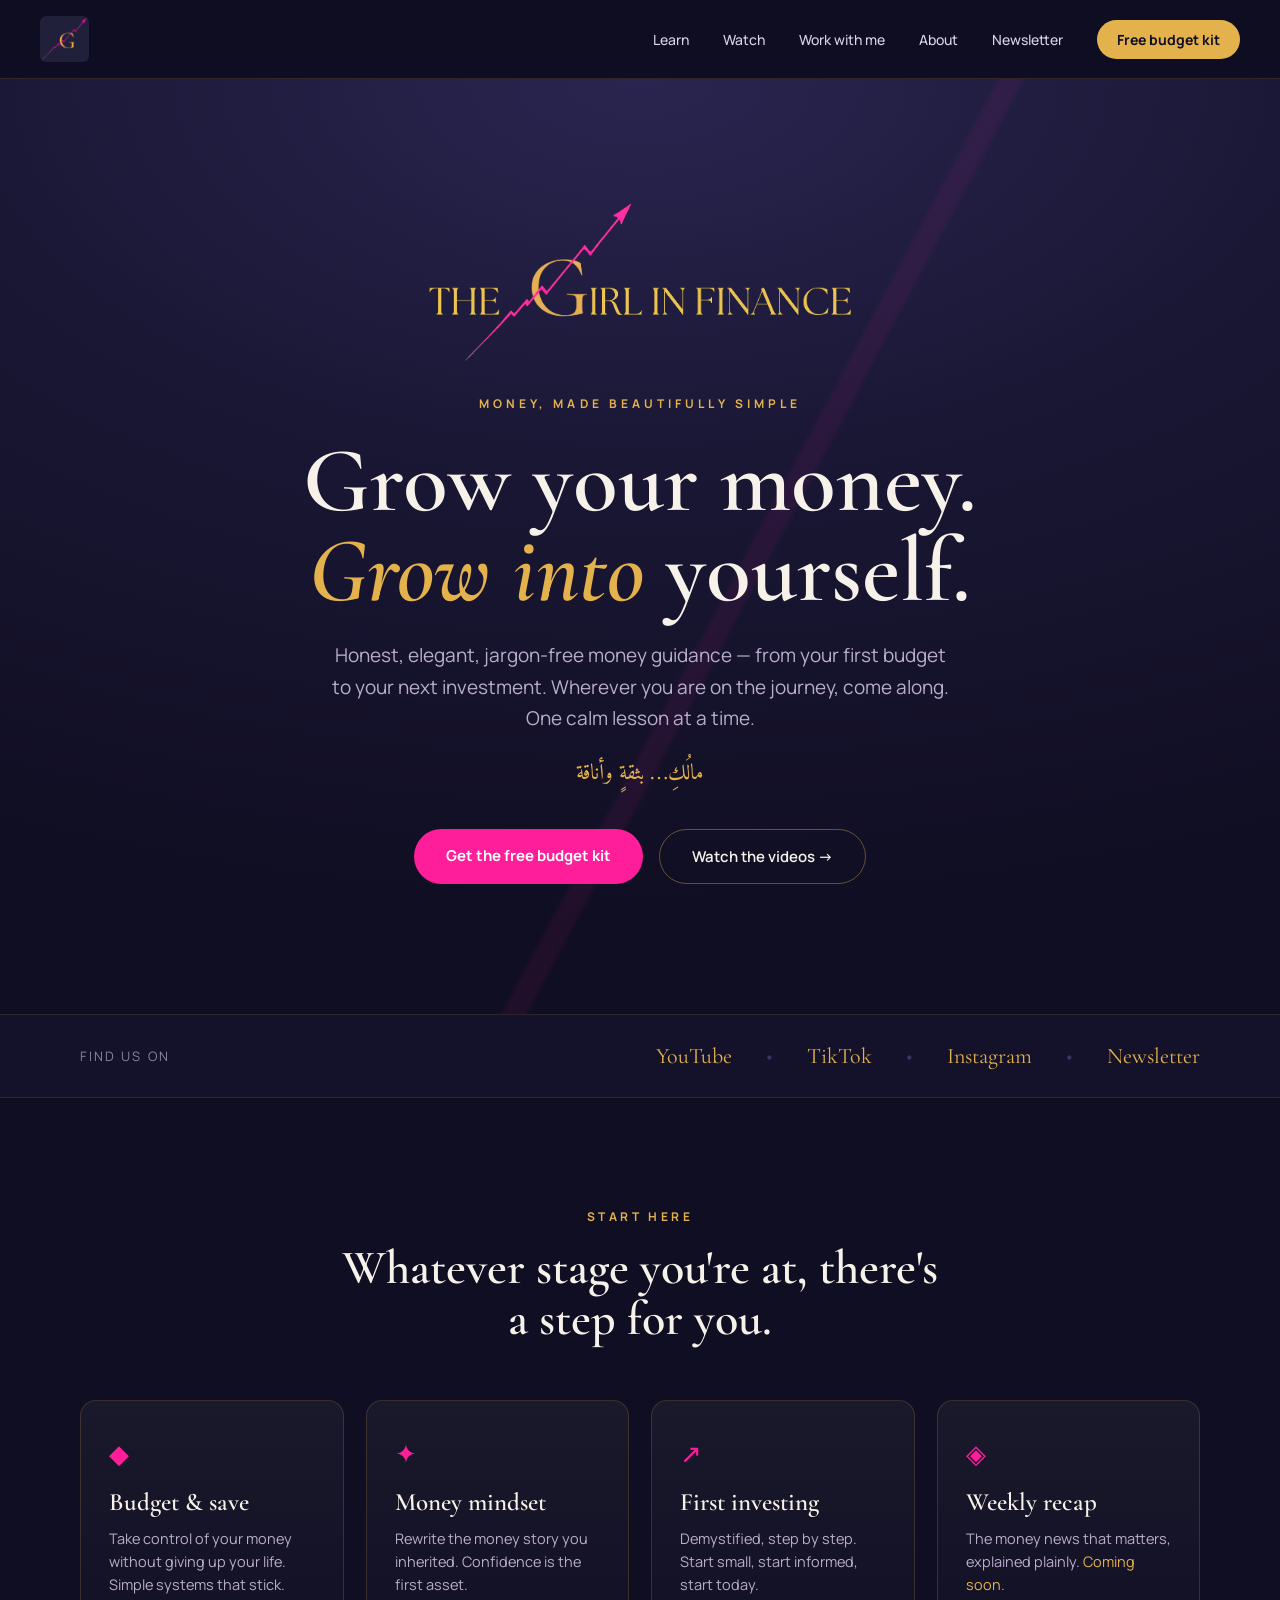
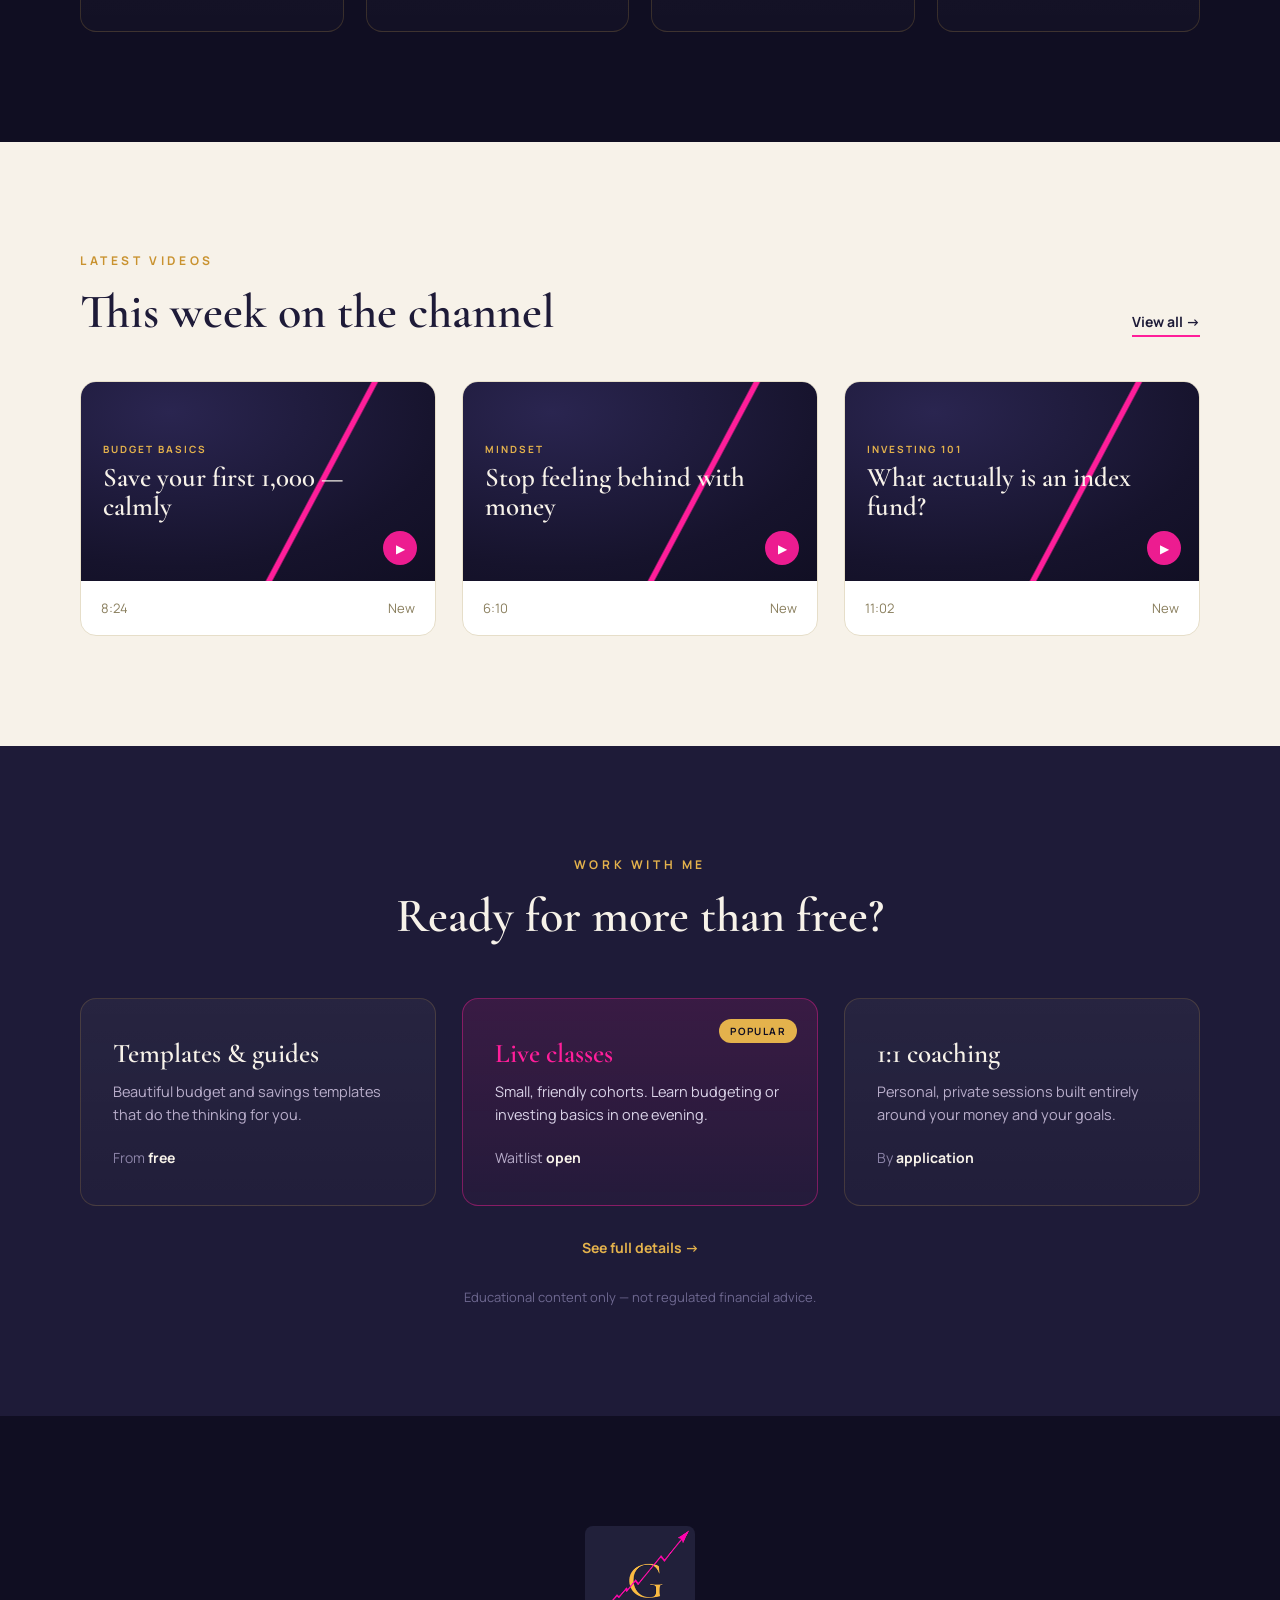
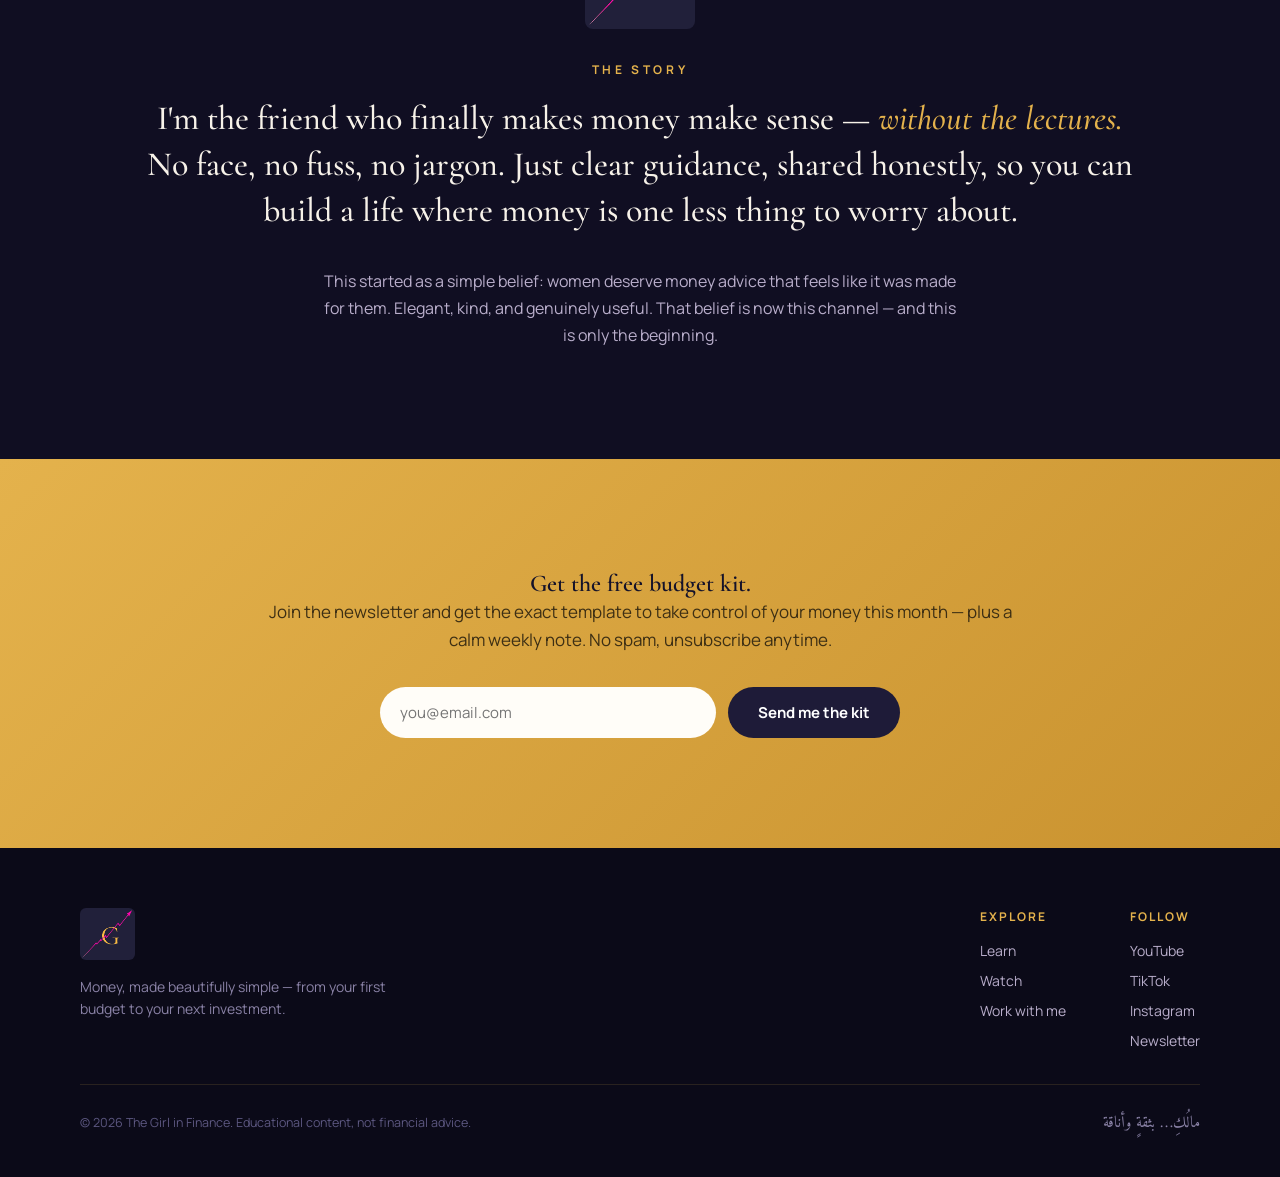
==== index.html @ bfda9250 "Add Website" ====
<!DOCTYPE html>
<html lang="en">
<head>
<meta charset="utf-8">
<meta name="viewport" content="width=device-width, initial-scale=1">
<title>The Girl in Finance — Money, made beautifully simple</title>
<meta name="description" content="Honest, elegant, jargon-free money guidance — from your first budget to your next investment. Wherever you are on the journey, come along.">
<link rel="icon" type="image/png" href="assets/favicon.png">
<link rel="preconnect" href="https://fonts.googleapis.com">
<link rel="preconnect" href="https://fonts.gstatic.com" crossorigin>
<link href="https://fonts.googleapis.com/css2?family=Cormorant+Garamond:ital,wght@0,400;0,500;0,600;0,700;1,400;1,500&family=Manrope:wght@400;500;600;700;800&family=Amiri:wght@400;700&display=swap" rel="stylesheet">
<link rel="stylesheet" href="styles.css">
</head>
<body>

  <!-- NAV -->
  <nav class="nav">
    <a class="nav-logo" href="index.html"><img src="assets/emblem-dark.png" alt="The Girl in Finance"></a>
    <div class="nav-links">
      <a href="#learn" class="nav-link">Learn</a>
      <a href="#watch" class="nav-link">Watch</a>
      <a href="work-with-me.html" class="nav-link">Work with me</a>
      <a href="#about" class="nav-link">About</a>
      <a href="newsletter.html" class="nav-link">Newsletter</a>
      <a href="#join" class="nav-link btn btn-gold">Free budget kit</a>
    </div>
  </nav>

  <!-- HERO -->
  <header class="hero hero-home">
    <div class="hero-inner">
      <img class="hero-logo" src="assets/wordmark-clear.png" alt="The Girl in Finance">
      <div class="hero-eyebrow">Money, made beautifully simple</div>
      <h1>Grow your money.<br><span class="serif" style="font-style: italic; color: var(--gold);">Grow into</span> yourself.</h1>
      <p class="lead">Honest, elegant, jargon-free money guidance — from your first budget to your next investment. Wherever you are on the journey, come along. One calm lesson at a time.</p>
      <p class="ar ar-tag">مالُكِ… بثقةٍ وأناقة</p>
      <div class="hero-ctas">
        <a href="#join" class="btn btn-pink">Get the free budget kit</a>
        <a href="#watch" class="btn btn-outline">Watch the videos →</a>
      </div>
    </div>
  </header>

  <!-- TRUST STRIP -->
  <div class="trust-strip">
    <div class="wrap">
      <span class="trust-label">Find us on</span>
      <div class="trust-names">
        <a href="https://www.youtube.com/@itsthegirlinfinance" target="_blank" rel="noopener">YouTube</a><span class="dot">•</span><a href="https://www.tiktok.com/@itsthegirlinfinance" target="_blank" rel="noopener">TikTok</a><span class="dot">•</span><a href="https://www.instagram.com/itsthegirlinfinance" target="_blank" rel="noopener">Instagram</a><span class="dot">•</span><a href="newsletter.html">Newsletter</a>
      </div>
    </div>
  </div>

  <!-- LEARN / PILLARS -->
  <section id="learn">
    <div class="wrap">
      <div class="section-head">
        <div class="eyebrow">Start here</div>
        <h2>Whatever stage you're at, there's a step for you.</h2>
      </div>
      <div class="grid-4">
        <div class="card pillar-card">
          <div class="pillar-icon">◆</div>
          <h3>Budget &amp; save</h3>
          <p>Take control of your money without giving up your life. Simple systems that stick.</p>
        </div>
        <div class="card pillar-card">
          <div class="pillar-icon">✦</div>
          <h3>Money mindset</h3>
          <p>Rewrite the money story you inherited. Confidence is the first asset.</p>
        </div>
        <div class="card pillar-card">
          <div class="pillar-icon">↗</div>
          <h3>First investing</h3>
          <p>Demystified, step by step. Start small, start informed, start today.</p>
        </div>
        <div class="card pillar-card">
          <div class="pillar-icon">◈</div>
          <h3>Weekly recap</h3>
          <p>The money news that matters, explained plainly. <span style="color: var(--gold);">Coming soon.</span></p>
        </div>
      </div>
    </div>
  </section>

  <!-- WATCH -->
  <section id="watch" class="section-light">
    <div class="wrap">
      <div class="section-head-row">
        <div>
          <div class="eyebrow">Latest videos</div>
          <h2>This week on the channel</h2>
        </div>
        <a href="blog.html" class="view-all">View all →</a>
      </div>
      <div class="grid-3">
        <a href="#" class="video-card">
          <div class="video-thumb">
            <div class="video-tag">Budget Basics</div>
            <div class="video-title">Save your first 1,000 — calmly</div>
            <div class="video-play">▶</div>
          </div>
          <div class="video-meta"><span>8:24</span><span>New</span></div>
        </a>
        <a href="#" class="video-card">
          <div class="video-thumb">
            <div class="video-tag">Mindset</div>
            <div class="video-title">Stop feeling behind with money</div>
            <div class="video-play">▶</div>
          </div>
          <div class="video-meta"><span>6:10</span><span>New</span></div>
        </a>
        <a href="#" class="video-card">
          <div class="video-thumb">
            <div class="video-tag">Investing 101</div>
            <div class="video-title">What actually is an index fund?</div>
            <div class="video-play">▶</div>
          </div>
          <div class="video-meta"><span>11:02</span><span>New</span></div>
        </a>
      </div>
    </div>
  </section>

  <!-- WORK WITH ME (teaser) -->
  <section id="work" class="section-navy">
    <div class="wrap">
      <div class="section-head">
        <div class="eyebrow">Work with me</div>
        <h2>Ready for more than free?</h2>
      </div>
      <div class="grid-3">
        <div class="card offer-card">
          <h3>Templates &amp; guides</h3>
          <p>Beautiful budget and savings templates that do the thinking for you.</p>
          <div class="from">From <strong>free</strong></div>
        </div>
        <div class="card offer-card popular">
          <span class="popular-badge">Popular</span>
          <h3>Live classes</h3>
          <p>Small, friendly cohorts. Learn budgeting or investing basics in one evening.</p>
          <div class="from" style="color:#B9AECB;">Waitlist <strong>open</strong></div>
        </div>
        <div class="card offer-card">
          <h3>1:1 coaching</h3>
          <p>Personal, private sessions built entirely around your money and your goals.</p>
          <div class="from">By <strong>application</strong></div>
        </div>
      </div>
      <div class="work-teaser-more"><a href="work-with-me.html">See full details →</a></div>
      <p class="disclaimer">Educational content only — not regulated financial advice.</p>
    </div>
  </section>

  <!-- ABOUT (faceless) -->
  <section id="about">
    <div class="wrap about" style="max-width: 1000px;">
      <img class="about-emblem" src="assets/emblem-dark.png" alt="">
      <div class="eyebrow">The story</div>
      <p class="about-quote">I'm the friend who finally makes money make sense — <em>without the lectures.</em> No face, no fuss, no jargon. Just clear guidance, shared honestly, so you can build a life where money is one less thing to worry about.</p>
      <p class="about-body">This started as a simple belief: women deserve money advice that feels like it was made for them. Elegant, kind, and genuinely useful. That belief is now this channel — and this is only the beginning.</p>
    </div>
  </section>

  <!-- JOIN / NEWSLETTER -->
  <section id="join" class="band-gold">
    <div class="band-inner">
      <h2>Get the free budget kit.</h2>
      <p>Join the newsletter and get the exact template to take control of your money this month — plus a calm weekly note. No spam, unsubscribe anytime.</p>
      <form class="pill-form" name="newsletter-home" method="POST" action="/thank-you.html" data-netlify="true" netlify-honeypot="bot-field">
        <input type="hidden" name="form-name" value="newsletter-home">
        <p class="hp-field"><label>Don't fill this out: <input name="bot-field" type="text"></label></p>
        <input type="email" name="email" placeholder="you@email.com" required>
        <button type="submit" class="btn btn-dark">Send me the kit</button>
      </form>
    </div>
  </section>

  <!-- FOOTER -->
  <footer>
    <div class="wrap">
      <div class="footer-top">
        <div class="footer-brand">
          <img src="assets/emblem-dark.png" alt="The Girl in Finance">
          <p>Money, made beautifully simple — from your first budget to your next investment.</p>
        </div>
        <div class="footer-cols">
          <div>
            <div class="footer-col-title">Explore</div>
            <div class="footer-col">
              <a href="#learn">Learn</a>
              <a href="#watch">Watch</a>
              <a href="work-with-me.html">Work with me</a>
            </div>
          </div>
          <div>
            <div class="footer-col-title">Follow</div>
            <div class="footer-col">
              <a href="https://www.youtube.com/@itsthegirlinfinance" target="_blank" rel="noopener">YouTube</a>
              <a href="https://www.tiktok.com/@itsthegirlinfinance" target="_blank" rel="noopener">TikTok</a>
              <a href="https://www.instagram.com/itsthegirlinfinance" target="_blank" rel="noopener">Instagram</a>
              <a href="newsletter.html">Newsletter</a>
            </div>
          </div>
        </div>
      </div>
      <div class="footer-bottom">
        <span class="footer-copy">© 2026 The Girl in Finance. Educational content, not financial advice.</span>
        <span class="ar footer-ar">مالُكِ… بثقةٍ وأناقة</span>
      </div>
    </div>
  </footer>

</body>
</html>
---- styles.css ----
/* =========================================================
   The Girl in Finance — shared stylesheet
   Brand colours per Brand Book:
   Ink Navy #1E1B38 · Deep Space #100E22 · Champagne Gold #E4B24C
   Gold (deep) #C9922F · Fearless Pink #FF1E9A · Ivory #F7F2E9
   Muted Mauve #B9AECB · Growth Green #3FBF8F
   ========================================================= */

:root {
  --ink-navy: #1E1B38;
  --deep-space: #100E22;
  --gold: #E4B24C;
  --gold-deep: #C9922F;
  --pink: #FF1E9A;
  --ivory: #F7F2E9;
  --mauve: #B9AECB;
  --green: #3FBF8F;
  --panel-bg: #14122A;
  --footer-bg: #0B0A18;
}

* { box-sizing: border-box; margin: 0; padding: 0; }
html { scroll-behavior: smooth; overflow-x: hidden; }
body {
  background: var(--deep-space);
  color: var(--ivory);
  font-family: 'Manrope', sans-serif;
  overflow-x: hidden;
}
::selection { background: var(--pink); color: #fff; }
a { color: var(--gold); text-decoration: none; }
a:hover { color: var(--pink); }
img { display: block; max-width: 100%; }
.ar { font-family: 'Amiri', serif; direction: rtl; }
.serif { font-family: 'Cormorant Garamond', serif; }

.wrap { max-width: 1120px; margin: 0 auto; }

/* ---------- NAV ---------- */
.nav {
  position: sticky; top: 0; z-index: 50;
  display: flex; align-items: center; justify-content: space-between;
  padding: 16px 40px;
  background: rgba(16,14,34,0.82);
  backdrop-filter: blur(14px);
  border-bottom: 1px solid rgba(228,178,76,0.16);
}
.nav-logo img { height: 46px; width: auto; border-radius: 6px; }
.nav-links { display: flex; align-items: center; gap: 34px; }
.nav-link { font-size: 14px; color: #DAD3E8; font-weight: 500; white-space: nowrap; }
.nav-link:hover { color: var(--pink); }
.nav-link.active { color: var(--gold); font-weight: 700; }
.nav-link.active:hover { color: var(--gold); }

/* ---------- BUTTONS ---------- */
.btn { display: inline-block; font-family: 'Manrope', sans-serif; font-weight: 700; border-radius: 100px; cursor: pointer; border: none; transition: background .15s ease, color .15s ease, border-color .15s ease; }
.btn-gold { font-size: 14px; color: var(--deep-space); background: var(--gold); padding: 10px 20px; }
.btn-gold:hover { background: var(--pink); color: #fff; }
.btn-gold-sm { font-size: 13px; color: var(--deep-space); background: var(--gold); padding: 10px 20px; }
.btn-gold-sm:hover { background: var(--pink); color: #fff; }
.btn-pink { font-size: 15px; color: #fff; background: var(--pink); padding: 16px 32px; }
.btn-pink:hover { background: var(--gold); color: var(--deep-space); }
.btn-outline { font-size: 15px; font-weight: 600; color: var(--ivory); background: transparent; border: 1px solid rgba(228,178,76,0.4); padding: 16px 32px; }
.btn-outline:hover { border-color: var(--pink); color: var(--pink); }
.btn-dark { font-family: 'Manrope', sans-serif; font-size: 15px; font-weight: 700; color: #fff; background: var(--ink-navy); border: none; padding: 15px 30px; }
.btn-dark:hover { background: var(--pink); }

/* ---------- SECTION HEADINGS ---------- */
.eyebrow { letter-spacing: 0.3em; font-size: 12px; text-transform: uppercase; color: var(--gold); font-weight: 700; margin-bottom: 18px; }
.eyebrow-dark { letter-spacing: 0.3em; font-size: 12px; text-transform: uppercase; color: var(--gold-deep); font-weight: 700; margin-bottom: 16px; }
h1, h2, h3 { font-family: 'Cormorant Garamond', serif; font-weight: 600; color: var(--ivory); }

/* ---------- HERO ---------- */
.hero {
  position: relative; text-align: center; overflow: hidden;
  background: radial-gradient(120% 90% at 50% 0%, #2A2550 0%, #1A1735 45%, var(--deep-space) 100%);
}
.hero::before {
  content: ""; position: absolute; inset: 0; pointer-events: none;
  background: linear-gradient(118deg, transparent 56%, rgba(255,30,154,0.07) 56.4%, rgba(255,30,154,0.07) 57.4%, transparent 57.8%);
}
.hero-inner { position: relative; margin: 0 auto; }
.hero-eyebrow { letter-spacing: 0.34em; font-size: 12px; text-transform: uppercase; color: var(--gold); font-weight: 700; margin-bottom: 24px; }
.hero h1 { line-height: 1; margin-bottom: 24px; }
.hero p.lead { font-size: 18px; line-height: 1.65; color: var(--mauve); max-width: 580px; margin: 0 auto; }
.hero-ctas { display: flex; gap: 16px; justify-content: center; flex-wrap: wrap; margin-top: 36px; }

/* Homepage hero is taller with bigger type */
.hero-home { padding: 120px 40px 130px; }
.hero-home .hero-inner { max-width: 900px; }
.hero-home h1 { font-size: clamp(48px, 8vw, 92px); line-height: 0.98; }
.hero-logo { width: min(430px, 82%); height: auto; display: block; margin: 0 auto 30px; }
.hero-home p.lead { font-size: 19px; max-width: 620px; margin-bottom: 20px; }
.hero-home .ar-tag { font-size: 22px; color: var(--gold); margin-bottom: 8px; }

.hero-sub { padding: 96px 40px 70px; }
.hero-sub .hero-inner { max-width: 780px; }
.hero-sub h1 { font-size: clamp(44px, 7vw, 78px); }

.hero-work { padding: 110px 40px 96px; }
.hero-work .hero-inner { max-width: 820px; }
.hero-work h1 { font-size: clamp(44px, 7vw, 80px); }
.hero-work p.lead { margin-bottom: 36px; }

/* ---------- TRUST STRIP ---------- */
.trust-strip { background: var(--panel-bg); padding: 28px 40px; border-top: 1px solid rgba(228,178,76,0.12); border-bottom: 1px solid rgba(228,178,76,0.12); }
.trust-strip .wrap { display: flex; align-items: center; justify-content: space-between; flex-wrap: wrap; gap: 20px; }
.trust-label { font-size: 13px; letter-spacing: 0.16em; text-transform: uppercase; color: #8A82A6; }
.trust-names { display: flex; flex-wrap: wrap; gap: 12px 34px; align-items: center; justify-content: center; color: var(--mauve); font-family: 'Cormorant Garamond', serif; font-size: 22px; }
.trust-names span.dot { color: #3a3560; }

/* ---------- SECTIONS ---------- */
section { padding: 110px 40px; }
.section-head { text-align: center; max-width: 620px; margin: 0 auto 56px; }
.section-head h2 { font-size: 48px; line-height: 1.05; }
.section-head-row { display: flex; align-items: flex-end; justify-content: space-between; margin-bottom: 44px; flex-wrap: wrap; gap: 16px; }
.section-head-row h2 { font-size: 48px; line-height: 1.05; }
.view-all { font-size: 14px; font-weight: 700; color: var(--ink-navy); border-bottom: 2px solid var(--pink); padding-bottom: 4px; }

/* Light (ivory) section variant, used for "Watch" and "How it works" */
.section-light { background: var(--ivory); color: var(--ink-navy); }
.section-light h2 { color: var(--ink-navy); }
.section-light .eyebrow { color: var(--gold-deep); }

/* ---------- GRIDS ---------- */
.grid-4 { display: grid; grid-template-columns: repeat(4, 1fr); gap: 22px; }
.grid-3 { display: grid; grid-template-columns: repeat(3, 1fr); gap: 26px; }

/* ---------- CARDS ---------- */
.card { background: linear-gradient(180deg, rgba(255,255,255,0.045), rgba(255,255,255,0.015)); border: 1px solid rgba(228,178,76,0.18); border-radius: 16px; transition: border-color .15s ease; }
.card:hover { border-color: rgba(255,30,154,0.5); }

.pillar-card { padding: 34px 28px; }
.pillar-icon { font-size: 26px; color: var(--pink); margin-bottom: 16px; }
.pillar-card h3 { font-size: 25px; margin-bottom: 10px; }
.pillar-card p { font-size: 14.5px; color: var(--mauve); line-height: 1.6; }

.video-card { display: block; background: #fff; border: 1px solid #E6DEC9; border-radius: 16px; overflow: hidden; transition: border-color .15s ease; }
.video-card:hover { border-color: var(--pink); }
.video-thumb { aspect-ratio: 16/9; background: radial-gradient(120% 120% at 25% 15%, #2A2550, #16132C 65%, var(--deep-space)); position: relative; padding: 22px; display: flex; flex-direction: column; justify-content: center; }
.video-thumb::before { content:""; position:absolute; inset:0; background: linear-gradient(118deg, transparent 63%, var(--pink) 63.4%, var(--pink) 64.4%, transparent 64.8%); }
.video-tag { position: relative; letter-spacing: 0.2em; font-size: 10px; text-transform: uppercase; color: var(--gold); font-weight: 700; margin-bottom: 8px; }
.video-title { position: relative; font-family: 'Cormorant Garamond', serif; font-size: 27px; line-height: 1.05; color: var(--ivory); font-weight: 600; }
.video-play { position: absolute; right: 18px; bottom: 16px; width: 34px; height: 34px; border-radius: 50%; background: rgba(255,30,154,0.92); display: flex; align-items: center; justify-content: center; color: #fff; font-size: 12px; }
.video-meta { padding: 18px 20px; display: flex; justify-content: space-between; align-items: center; }
.video-meta span { font-size: 13px; color: #8A7F5E; }

.offer-card { padding: 38px 32px; position: relative; }
.offer-card h3 { font-size: 27px; font-weight: 600; margin-bottom: 10px; }
.offer-card p { font-size: 14.5px; color: var(--mauve); line-height: 1.6; margin-bottom: 22px; }
.offer-card .from { font-size: 14px; color: #8A82A6; }
.offer-card .from strong { color: var(--ivory); font-weight: 700; }
.offer-card.popular { background: linear-gradient(180deg, rgba(255,30,154,0.12), rgba(255,30,154,0.03)); border-color: rgba(255,30,154,0.4); }
.offer-card.popular h3 { color: var(--pink); }
.offer-card.popular p { color: #DAD3E8; }
.popular-badge { position: absolute; top: 20px; right: 20px; font-size: 10px; letter-spacing: 0.14em; text-transform: uppercase; color: var(--deep-space); background: var(--gold); padding: 5px 11px; border-radius: 100px; font-weight: 700; }
.work-teaser-more { text-align: center; margin-top: 30px; }
.work-teaser-more a { font-size: 14px; font-weight: 700; color: var(--gold); }

.disclaimer { text-align: center; font-size: 13px; color: #6E6890; margin-top: 30px; }

/* ---------- ABOUT ---------- */
.about { text-align: center; }
.about-emblem { width: 110px; height: auto; border-radius: 8px; margin: 0 auto 32px; }
.about-quote { font-family: 'Cormorant Garamond', serif; font-size: 34px; line-height: 1.35; color: var(--ivory); font-weight: 500; }
.about-quote em { font-style: italic; color: var(--gold); }
.about-body { font-size: 16px; color: var(--mauve); line-height: 1.7; max-width: 640px; margin: 34px auto 0; }

/* ---------- JOIN / SUBSCRIBE / APPLY (gold band) ---------- */
.band-gold { background: linear-gradient(135deg, var(--gold), var(--gold-deep)); }
.band-inner { max-width: 780px; margin: 0 auto; text-align: center; }
.band-inner h2 { color: #14122A; }
.band-inner p { font-size: 17px; color: #3d2f14; line-height: 1.6; margin-bottom: 34px; }
.pill-form { display: flex; gap: 12px; justify-content: center; flex-wrap: wrap; max-width: 520px; margin: 0 auto; }
.pill-form input, .pill-form textarea { flex: 1; min-width: 240px; font-family: 'Manrope', sans-serif; font-size: 15px; padding: 15px 20px; border-radius: 100px; border: none; background: #FFFDF8; color: var(--ink-navy); outline: none; }
.stack-form { display: flex; flex-direction: column; gap: 12px; max-width: 480px; margin: 0 auto; }
.stack-form input, .stack-form textarea { font-family: 'Manrope', sans-serif; font-size: 15px; padding: 15px 20px; border-radius: 12px; border: none; background: #FFFDF8; color: var(--ink-navy); outline: none; }
.stack-form textarea { resize: vertical; }
.stack-form .btn-dark { padding: 16px; border-radius: 12px; }
.hp-field { position: absolute; left: -9999px; opacity: 0; height: 0; width: 0; }

/* ---------- FOOTER ---------- */
footer { background: var(--footer-bg); padding: 60px 40px 40px; }
.footer-top { display: flex; justify-content: space-between; align-items: flex-start; flex-wrap: wrap; gap: 30px; padding-bottom: 34px; border-bottom: 1px solid rgba(228,178,76,0.14); }
.footer-brand { max-width: 320px; }
.footer-brand img { height: 52px; width: auto; border-radius: 6px; margin-bottom: 16px; }
.footer-brand p { font-size: 14px; color: #8A82A6; line-height: 1.6; }
.footer-cols { display: flex; gap: 64px; flex-wrap: wrap; }
.footer-col-title { font-size: 12px; letter-spacing: 0.16em; text-transform: uppercase; color: var(--gold); font-weight: 700; margin-bottom: 16px; }
.footer-col { display: flex; flex-direction: column; gap: 11px; }
.footer-col a { font-size: 14px; color: var(--mauve); }
.footer-bottom { display: flex; justify-content: space-between; align-items: center; flex-wrap: wrap; gap: 14px; padding-top: 24px; }
.footer-copy { font-size: 12.5px; color: #5c5780; }
.footer-ar { font-size: 16px; color: #8A82A6; }

/* Simple footer (blog / work-with-me pages) */
.footer-simple { padding: 50px 40px 36px; }
.footer-simple .wrap { display: flex; justify-content: space-between; align-items: center; flex-wrap: wrap; gap: 18px; }
.footer-simple-brand { display: flex; align-items: center; gap: 14px; }
.footer-simple-brand img { height: 44px; width: auto; border-radius: 6px; }
.footer-simple-brand span { font-size: 13px; color: #8A82A6; }
.footer-back { font-size: 14px; color: var(--mauve); font-weight: 600; }
.footer-back:hover { color: var(--pink); }

/* ---------- BLOG-SPECIFIC ---------- */
.cat-filter { display: flex; gap: 12px; flex-wrap: wrap; justify-content: center; padding: 8px 40px 0; }
.cat-pill { font-size: 13px; font-weight: 600; padding: 9px 18px; border-radius: 100px; border: 1px solid rgba(228,178,76,0.25); background: rgba(255,255,255,0.04); color: #DAD3E8; }
.cat-pill.active { color: var(--deep-space); background: var(--gold); border-color: var(--gold); }

.featured-card { display: grid; grid-template-columns: 1.15fr 1fr; border-radius: 20px; overflow: hidden; border: 1px solid rgba(228,178,76,0.2); background: linear-gradient(180deg, rgba(255,255,255,0.04), rgba(255,255,255,0.01)); transition: border-color .15s ease; }
.featured-card:hover { border-color: rgba(255,30,154,0.5); }
.featured-visual { min-height: 320px; background: radial-gradient(120% 120% at 25% 15%, #2A2550, #16132C 62%, var(--deep-space)); position: relative; display: flex; align-items: flex-end; padding: 40px; }
.featured-visual::before { content:""; position:absolute; inset:0; background: linear-gradient(118deg, transparent 60%, var(--pink) 60.4%, var(--pink) 61.4%, transparent 61.8%); }
.featured-badge { position: relative; font-size: 11px; letter-spacing: 0.2em; text-transform: uppercase; color: var(--deep-space); background: var(--gold); padding: 6px 14px; border-radius: 100px; font-weight: 700; }
.featured-body { padding: 48px 44px; display: flex; flex-direction: column; justify-content: center; }
.featured-cat { font-size: 12px; letter-spacing: 0.16em; text-transform: uppercase; color: var(--pink); font-weight: 700; margin-bottom: 14px; }
.featured-body h2 { font-size: 40px; line-height: 1.05; margin-bottom: 16px; }
.featured-body p { font-size: 15.5px; color: var(--mauve); line-height: 1.65; margin-bottom: 22px; }
.featured-read { font-size: 13px; color: #8A82A6; }

.article-card { display: flex; flex-direction: column; border-radius: 16px; overflow: hidden; transition: border-color .15s ease; }
.article-card:hover { border-color: rgba(255,30,154,0.5); }
.article-thumb { aspect-ratio: 16/10; position: relative; }
.article-thumb::before { content:""; position:absolute; inset:0; background: linear-gradient(118deg, transparent 64%, rgba(255,30,154,0.5) 64.4%, rgba(255,30,154,0.5) 65.2%, transparent 65.6%); }
.article-cat-badge { position: absolute; left: 18px; top: 18px; font-size: 10px; letter-spacing: 0.16em; text-transform: uppercase; color: var(--ivory); background: rgba(16,14,34,0.6); padding: 5px 11px; border-radius: 100px; font-weight: 600; }
.article-body { padding: 24px 26px; display: flex; flex-direction: column; flex: 1; }
.article-body h3 { font-size: 25px; line-height: 1.08; margin-bottom: 10px; }
.article-body p { font-size: 14px; color: var(--mauve); line-height: 1.55; margin-bottom: 18px; }
.article-read { font-size: 12.5px; color: #8A82A6; margin-top: auto; }

/* ---------- WORK-WITH-ME SPECIFIC ---------- */
.offers-list { display: flex; flex-direction: column; gap: 24px; }
.offer-row { display: grid; grid-template-columns: 220px 1fr auto; gap: 36px; align-items: center; background: linear-gradient(180deg, rgba(255,255,255,0.045), rgba(255,255,255,0.015)); border: 1px solid rgba(228,178,76,0.2); border-radius: 20px; padding: 38px 40px; transition: border-color .15s ease; }
.offer-row:hover { border-color: rgba(255,30,154,0.45); }
.offer-row-tag { font-size: 12px; letter-spacing: 0.2em; text-transform: uppercase; color: var(--pink); font-weight: 700; margin-bottom: 10px; }
.offer-row-title { font-family: 'Cormorant Garamond', serif; font-size: 34px; line-height: 1.02; color: var(--ivory); font-weight: 600; }
.offer-row-body { font-size: 15.5px; color: var(--mauve); line-height: 1.65; margin-bottom: 16px; }
.offer-points { display: flex; gap: 10px; flex-wrap: wrap; }
.offer-points span { font-size: 13px; color: #E7DFC6; background: rgba(228,178,76,0.1); border: 1px solid rgba(228,178,76,0.22); padding: 6px 13px; border-radius: 100px; }
.offer-price-block { text-align: right; min-width: 140px; }
.offer-price { font-family: 'Cormorant Garamond', serif; font-size: 30px; color: var(--gold); font-weight: 600; }
.offer-price-note { font-size: 12px; color: #8A82A6; margin-top: 4px; }
.offer-price-block .btn-gold-sm { display: inline-block; margin-top: 16px; }

.step-card { background: #fff; border: 1px solid #E6DEC9; border-radius: 16px; padding: 34px; }
.step-num { width: 40px; height: 40px; border-radius: 50%; background: var(--ink-navy); color: var(--gold); font-family: 'Cormorant Garamond', serif; font-size: 20px; font-weight: 600; display: flex; align-items: center; justify-content: center; margin-bottom: 18px; }
.step-card h3 { color: var(--ink-navy); font-size: 24px; margin-bottom: 10px; }
.step-card p { font-size: 14.5px; color: #46425F; line-height: 1.6; }

.section-navy { background: var(--ink-navy); }

.faq-list { display: flex; flex-direction: column; gap: 16px; }
.faq-item { background: rgba(255,255,255,0.03); border: 1px solid rgba(228,178,76,0.18); border-radius: 14px; padding: 26px 30px; }
.faq-q { font-size: 17px; color: var(--ivory); font-weight: 700; margin-bottom: 9px; }
.faq-a { font-size: 15px; color: var(--mauve); line-height: 1.6; }

/* ---------- RESPONSIVE ---------- */
@media (max-width: 980px) {
  .grid-4 { grid-template-columns: repeat(2, 1fr); }
  .grid-3 { grid-template-columns: repeat(2, 1fr); }
  .featured-card { grid-template-columns: 1fr; }
  .featured-visual { min-height: 200px; }
}

@media (max-width: 880px) {
  .nav { padding: 14px 24px; }
  .nav-links { gap: 16px; }
  .nav-link:not(.btn) { display: none; }
}

@media (max-width: 760px) {
  section { padding: 72px 24px; }
  .hero-home { padding: 90px 24px 80px; }
  .hero-sub { padding: 72px 24px 56px; }
  .hero-work { padding: 84px 24px 70px; }
  .trust-strip { padding: 22px 24px; }
  .grid-4, .grid-3 { grid-template-columns: 1fr; }
  .section-head h2, .section-head-row h2 { font-size: 36px; }
  .offer-row { grid-template-columns: 1fr; text-align: left; }
  .offer-price-block { text-align: left; margin-top: 8px; }
  .footer-top, .footer-bottom, .footer-simple .wrap { flex-direction: column; align-items: flex-start; }
  .cat-filter { padding: 8px 24px 0; }
}
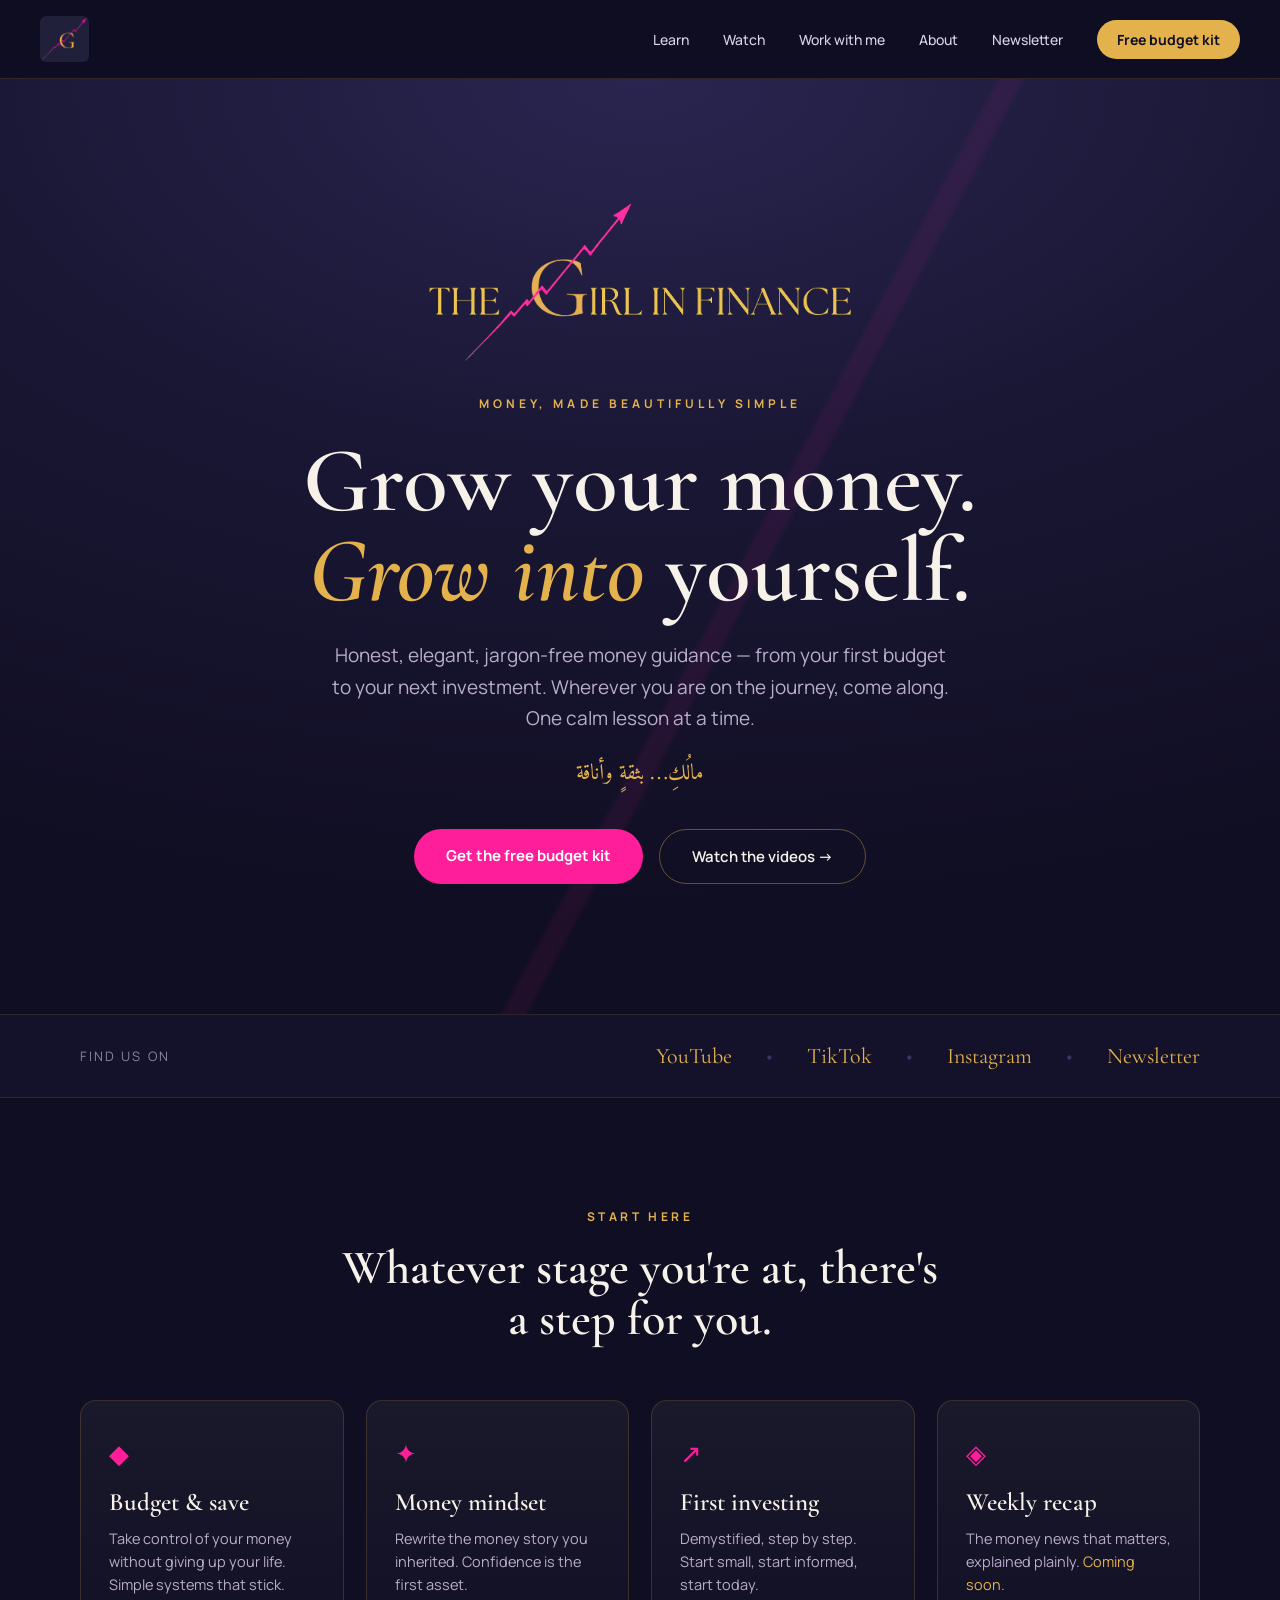
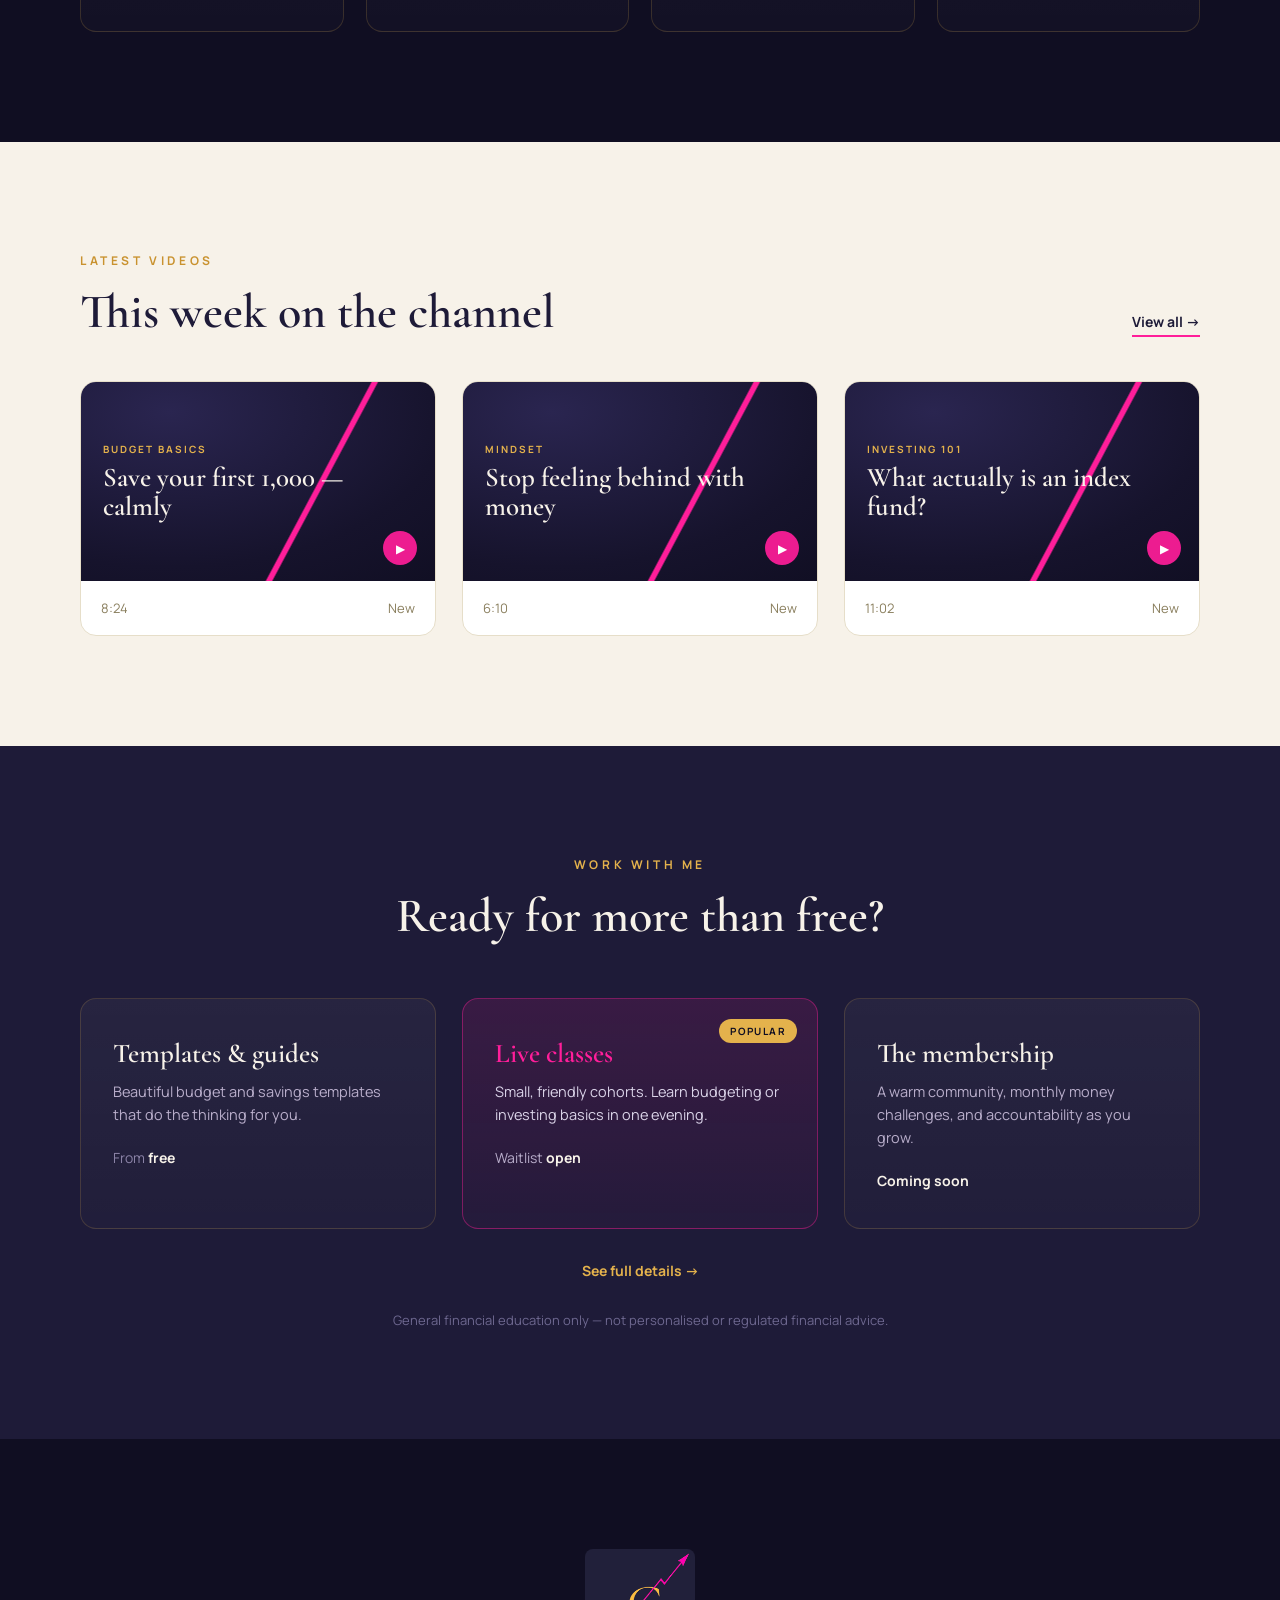
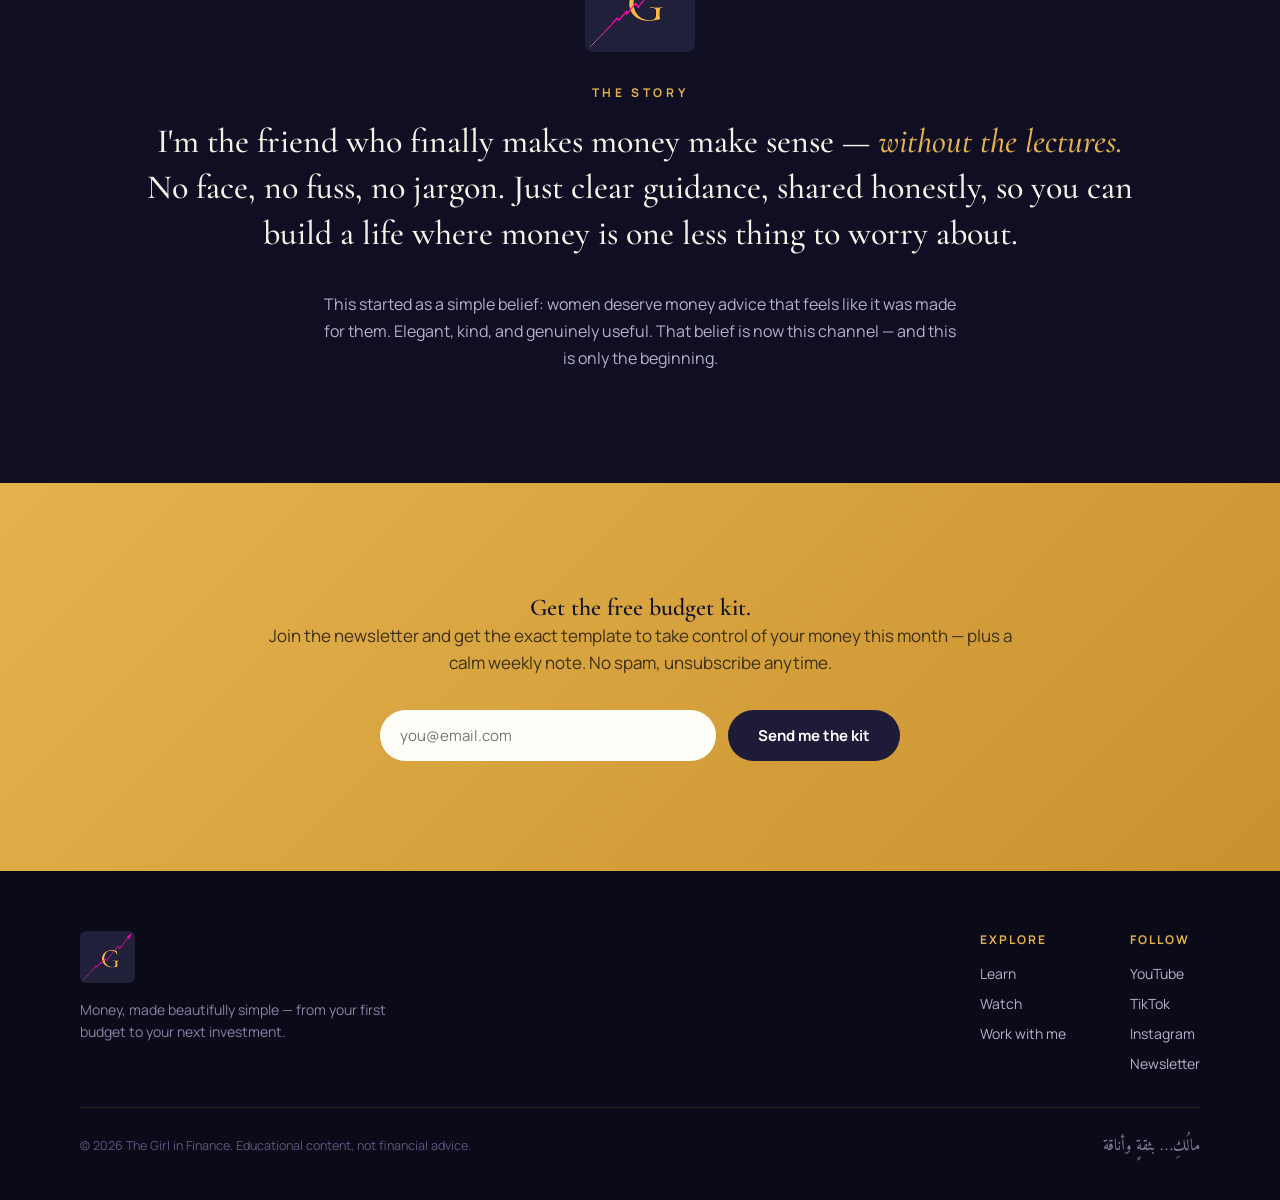
==== commit 3241df0d: "Remove 1:1, tighten disclaimers" ====
--- a/index.html
+++ b/index.html
@@ -142,13 +142,13 @@
           <div class="from" style="color:#B9AECB;">Waitlist <strong>open</strong></div>
         </div>
         <div class="card offer-card">
-          <h3>1:1 coaching</h3>
-          <p>Personal, private sessions built entirely around your money and your goals.</p>
-          <div class="from">By <strong>application</strong></div>
+          <h3>The membership</h3>
+          <p>A warm community, monthly money challenges, and accountability as you grow.</p>
+          <div class="from"><strong>Coming soon</strong></div>
         </div>
       </div>
       <div class="work-teaser-more"><a href="work-with-me.html">See full details →</a></div>
-      <p class="disclaimer">Educational content only — not regulated financial advice.</p>
+      <p class="disclaimer">General financial education only — not personalised or regulated financial advice.</p>
     </div>
   </section>
 
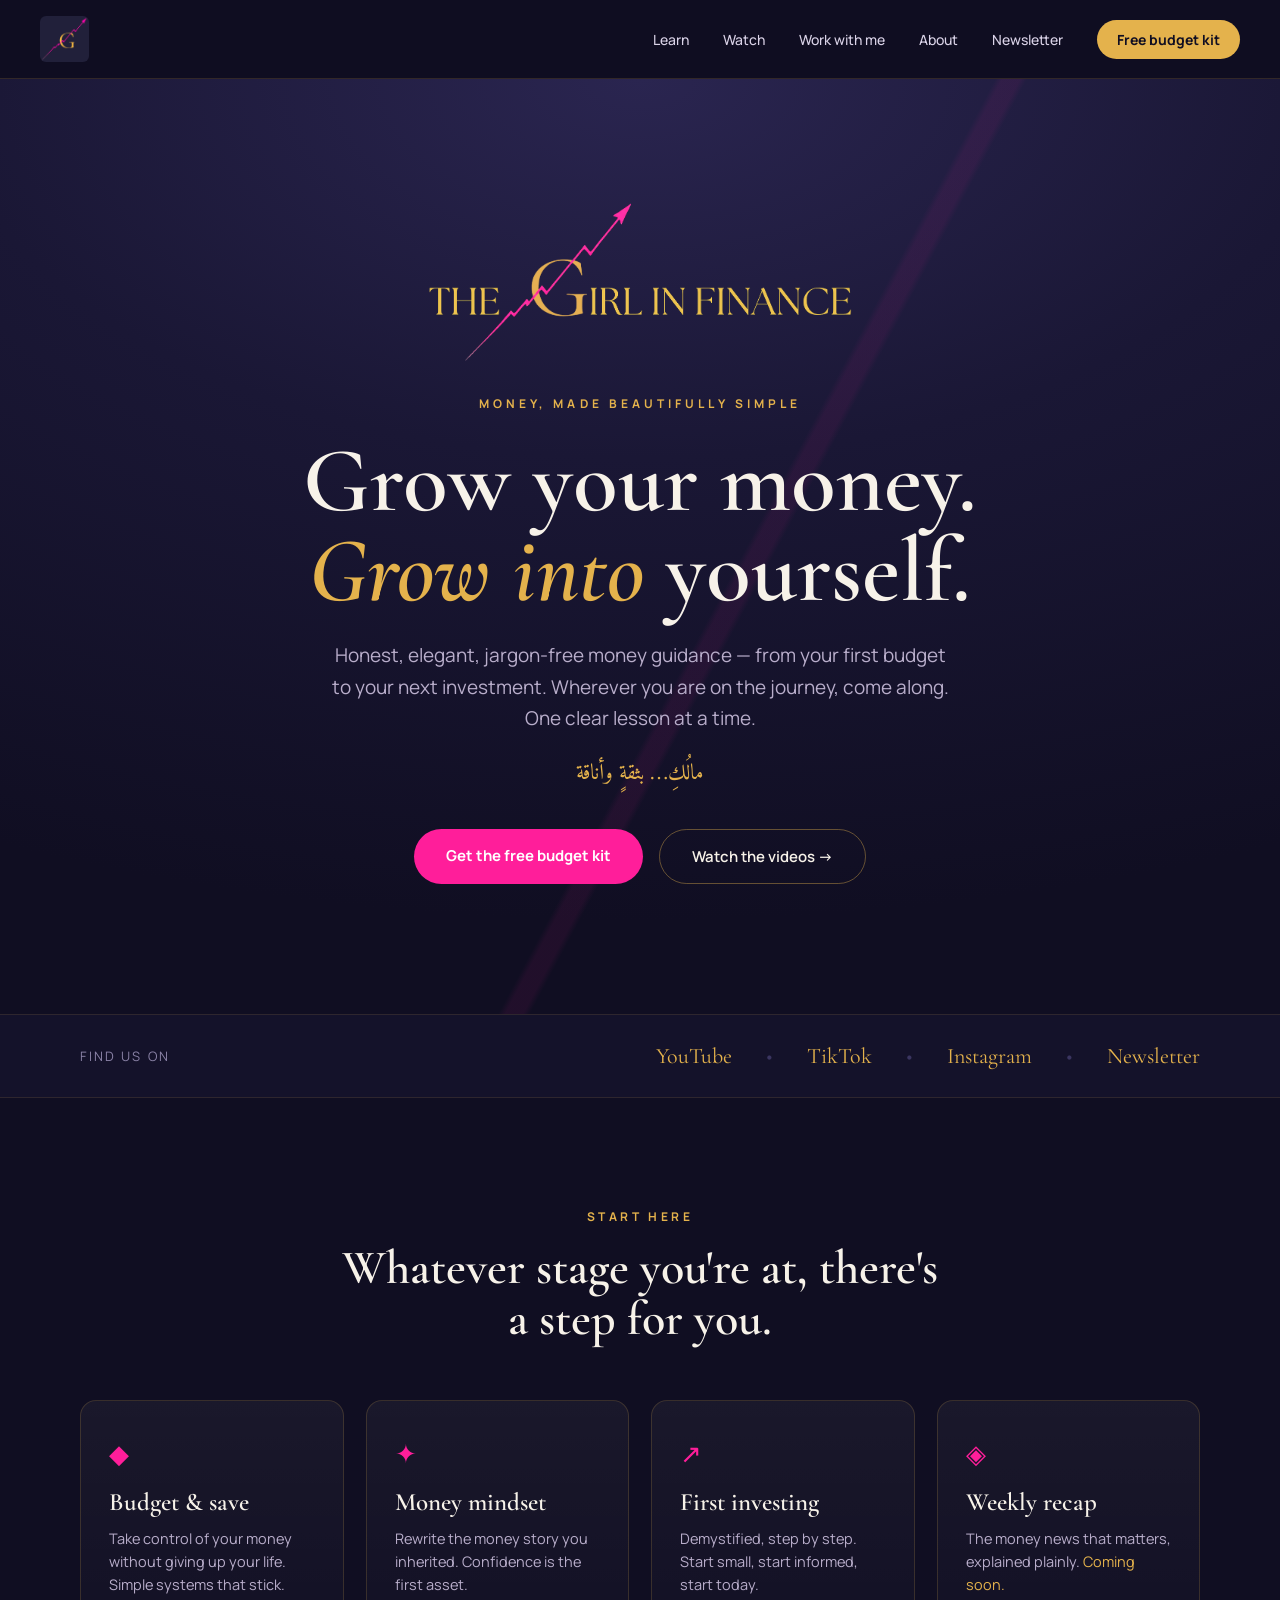
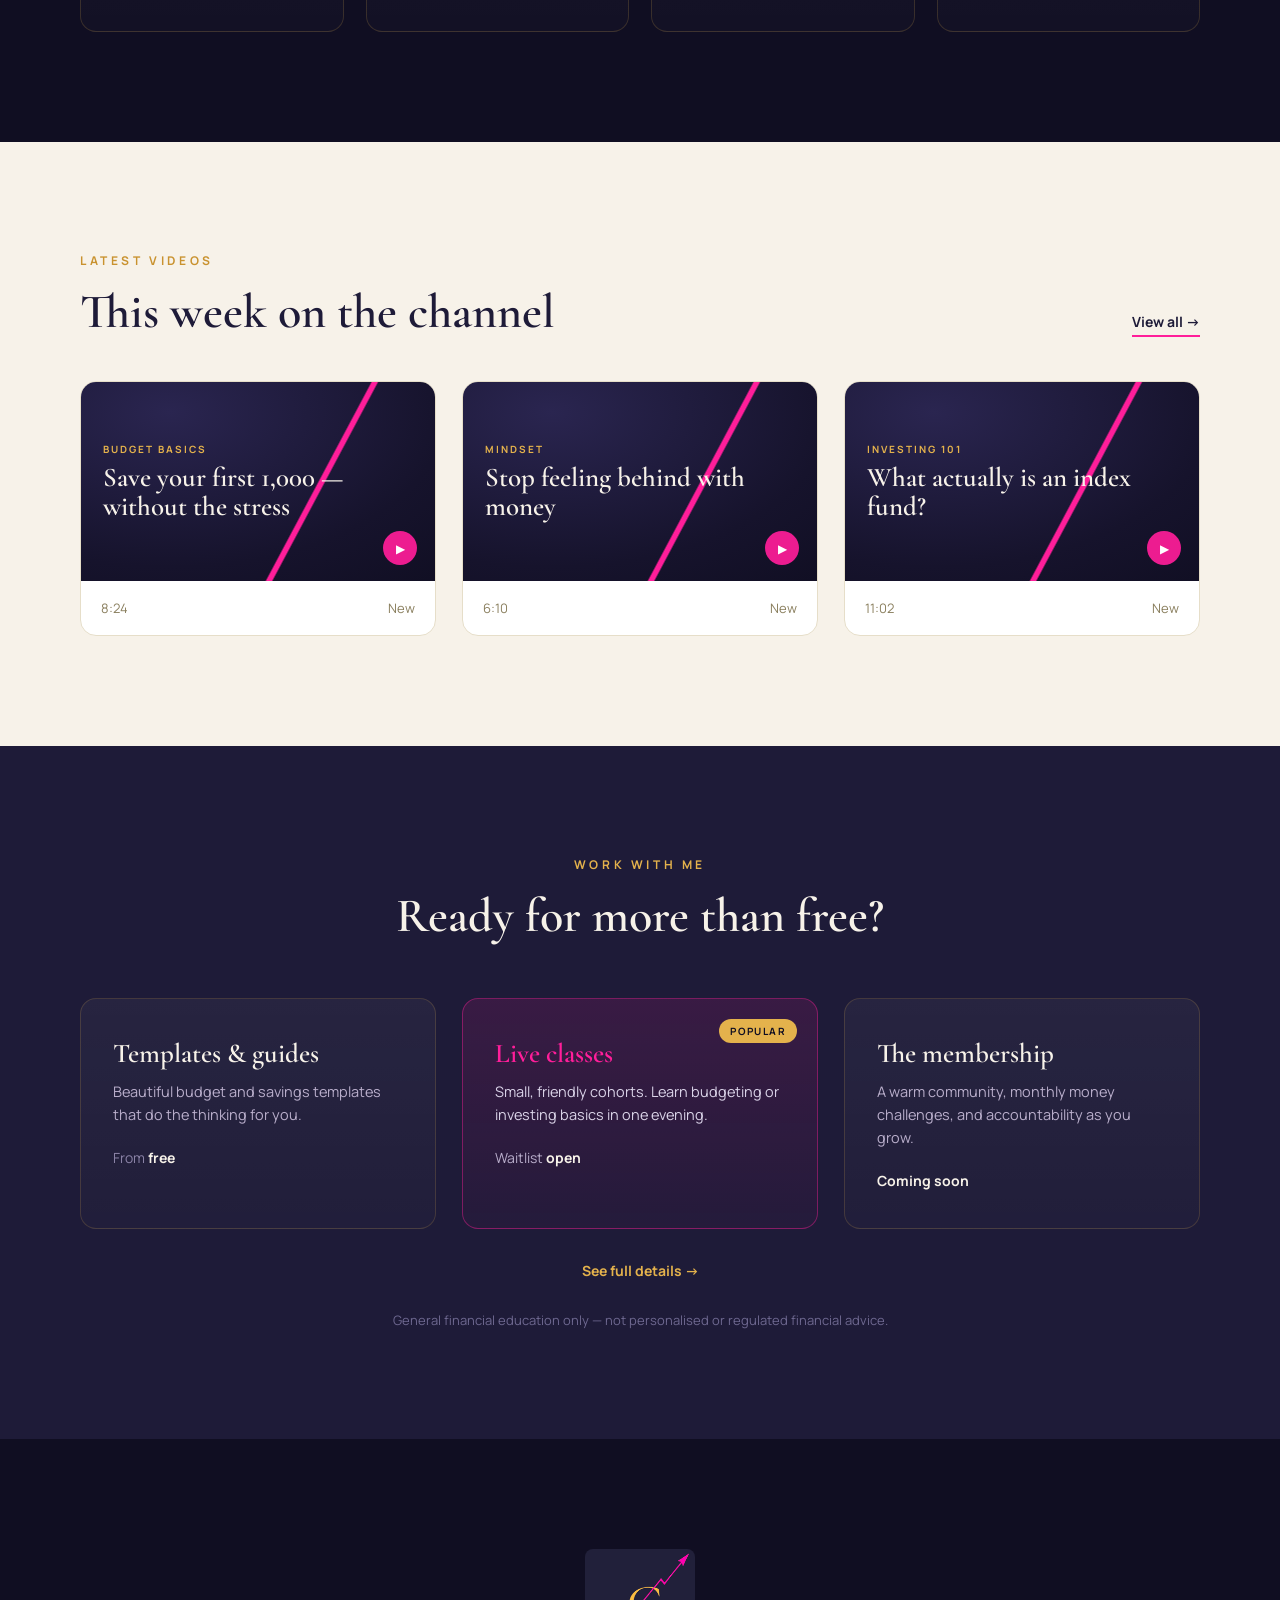
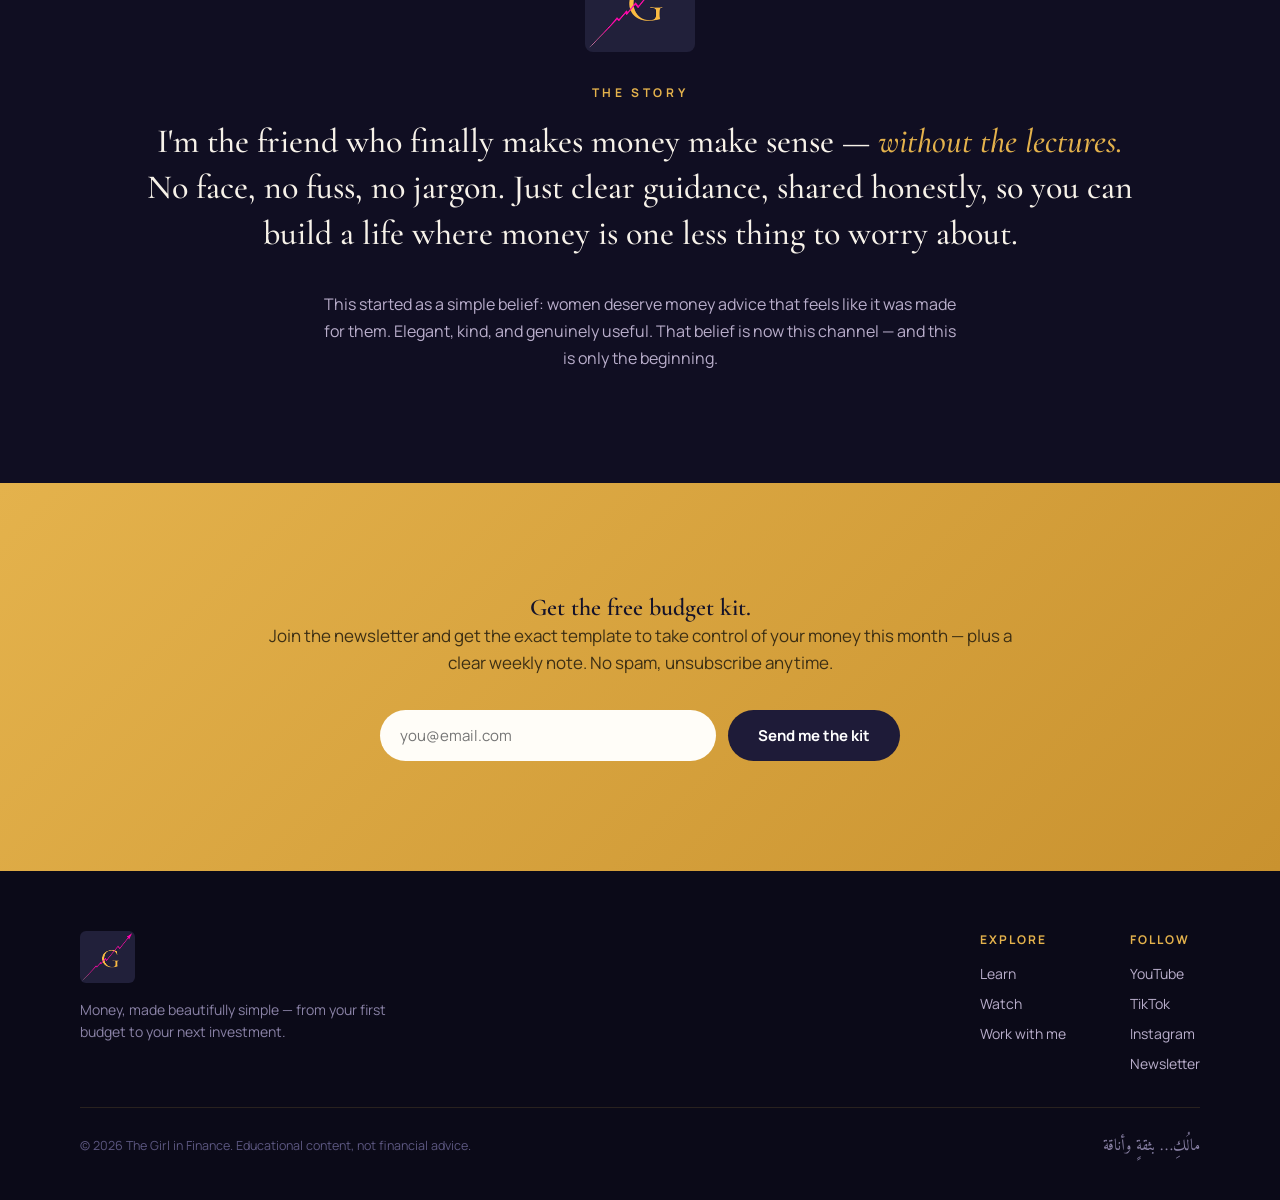
==== commit 3b303a49: "Calm word replacement" ====
--- a/index.html
+++ b/index.html
@@ -32,7 +32,7 @@
       <img class="hero-logo" src="assets/wordmark-clear.png" alt="The Girl in Finance">
       <div class="hero-eyebrow">Money, made beautifully simple</div>
       <h1>Grow your money.<br><span class="serif" style="font-style: italic; color: var(--gold);">Grow into</span> yourself.</h1>
-      <p class="lead">Honest, elegant, jargon-free money guidance — from your first budget to your next investment. Wherever you are on the journey, come along. One calm lesson at a time.</p>
+      <p class="lead">Honest, elegant, jargon-free money guidance — from your first budget to your next investment. Wherever you are on the journey, come along. One clear lesson at a time.</p>
       <p class="ar ar-tag">مالُكِ… بثقةٍ وأناقة</p>
       <div class="hero-ctas">
         <a href="#join" class="btn btn-pink">Get the free budget kit</a>
@@ -97,7 +97,7 @@
         <a href="#" class="video-card">
           <div class="video-thumb">
             <div class="video-tag">Budget Basics</div>
-            <div class="video-title">Save your first 1,000 — calmly</div>
+            <div class="video-title">Save your first 1,000 — without the stress</div>
             <div class="video-play">▶</div>
           </div>
           <div class="video-meta"><span>8:24</span><span>New</span></div>
@@ -166,7 +166,7 @@
   <section id="join" class="band-gold">
     <div class="band-inner">
       <h2>Get the free budget kit.</h2>
-      <p>Join the newsletter and get the exact template to take control of your money this month — plus a calm weekly note. No spam, unsubscribe anytime.</p>
+      <p>Join the newsletter and get the exact template to take control of your money this month — plus a clear weekly note. No spam, unsubscribe anytime.</p>
       <form class="pill-form" name="newsletter-home" method="POST" action="/thank-you.html" data-netlify="true" netlify-honeypot="bot-field">
         <input type="hidden" name="form-name" value="newsletter-home">
         <p class="hp-field"><label>Don't fill this out: <input name="bot-field" type="text"></label></p>
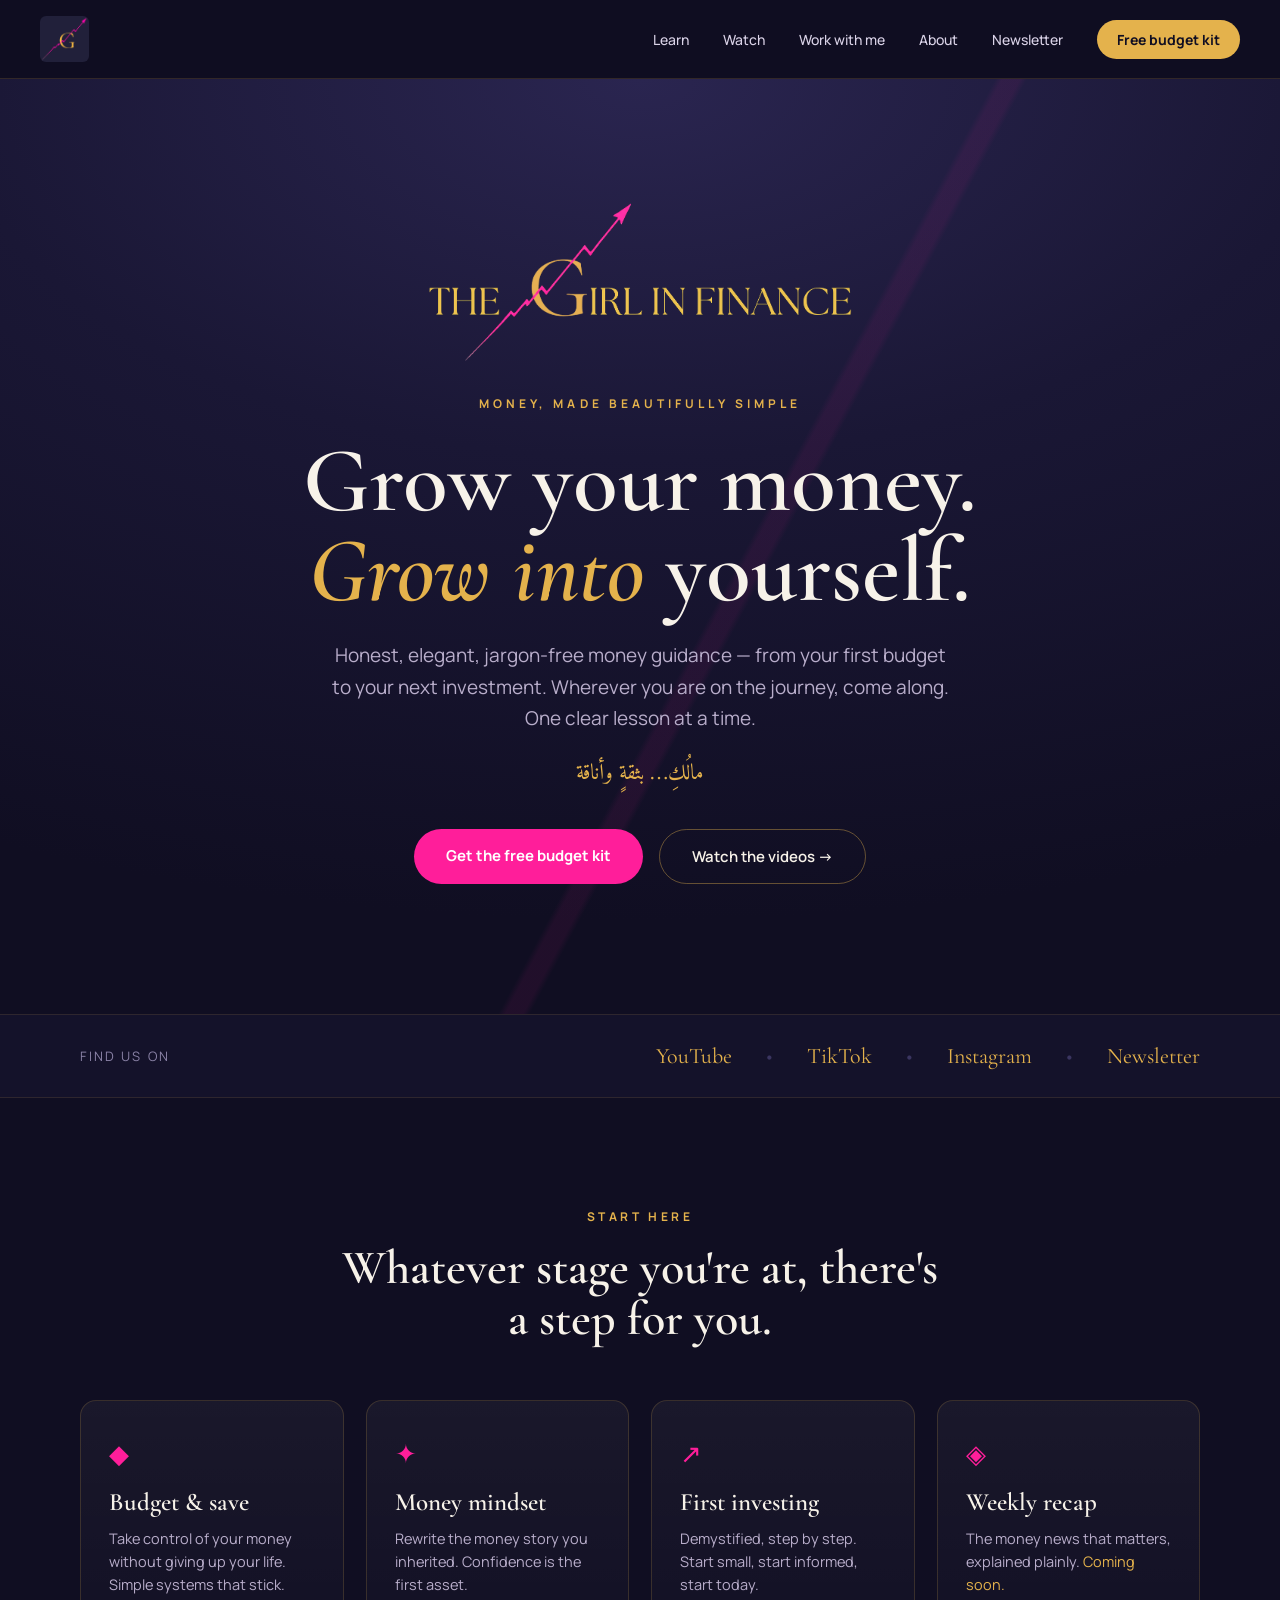
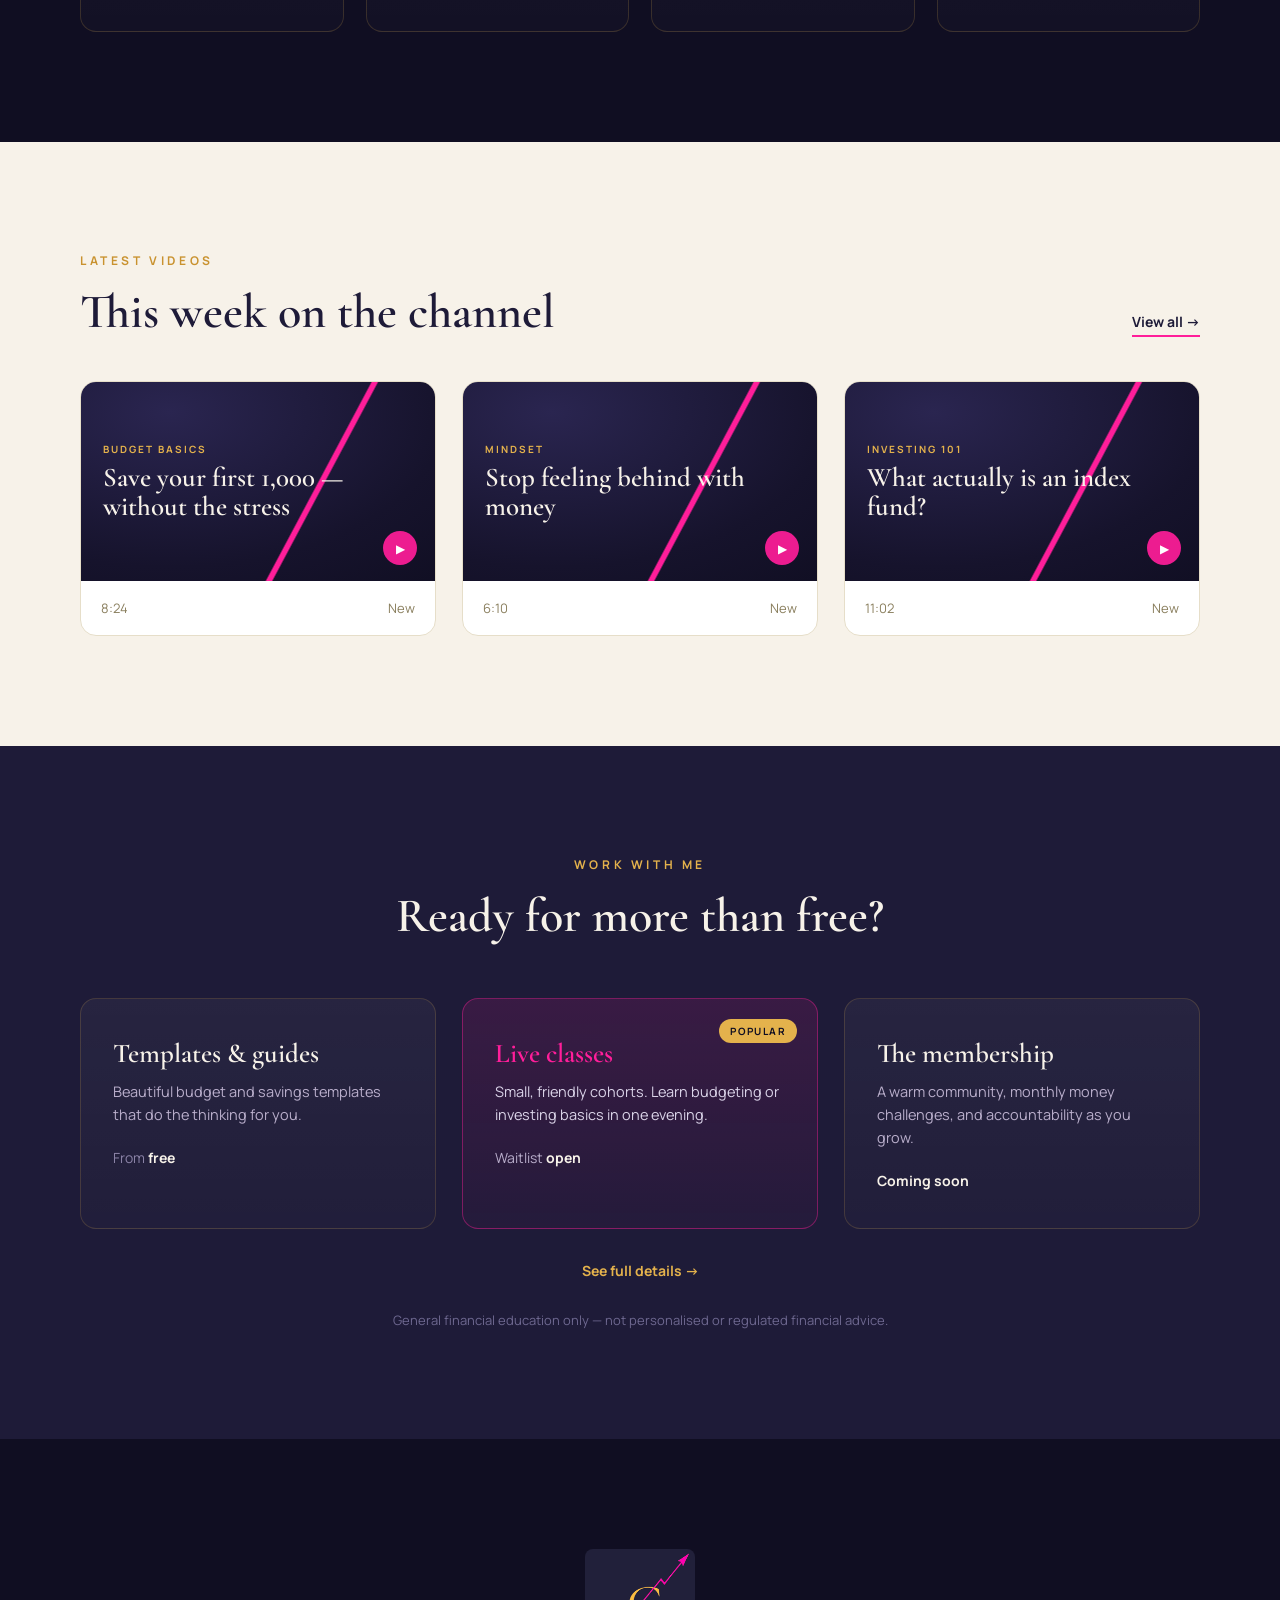
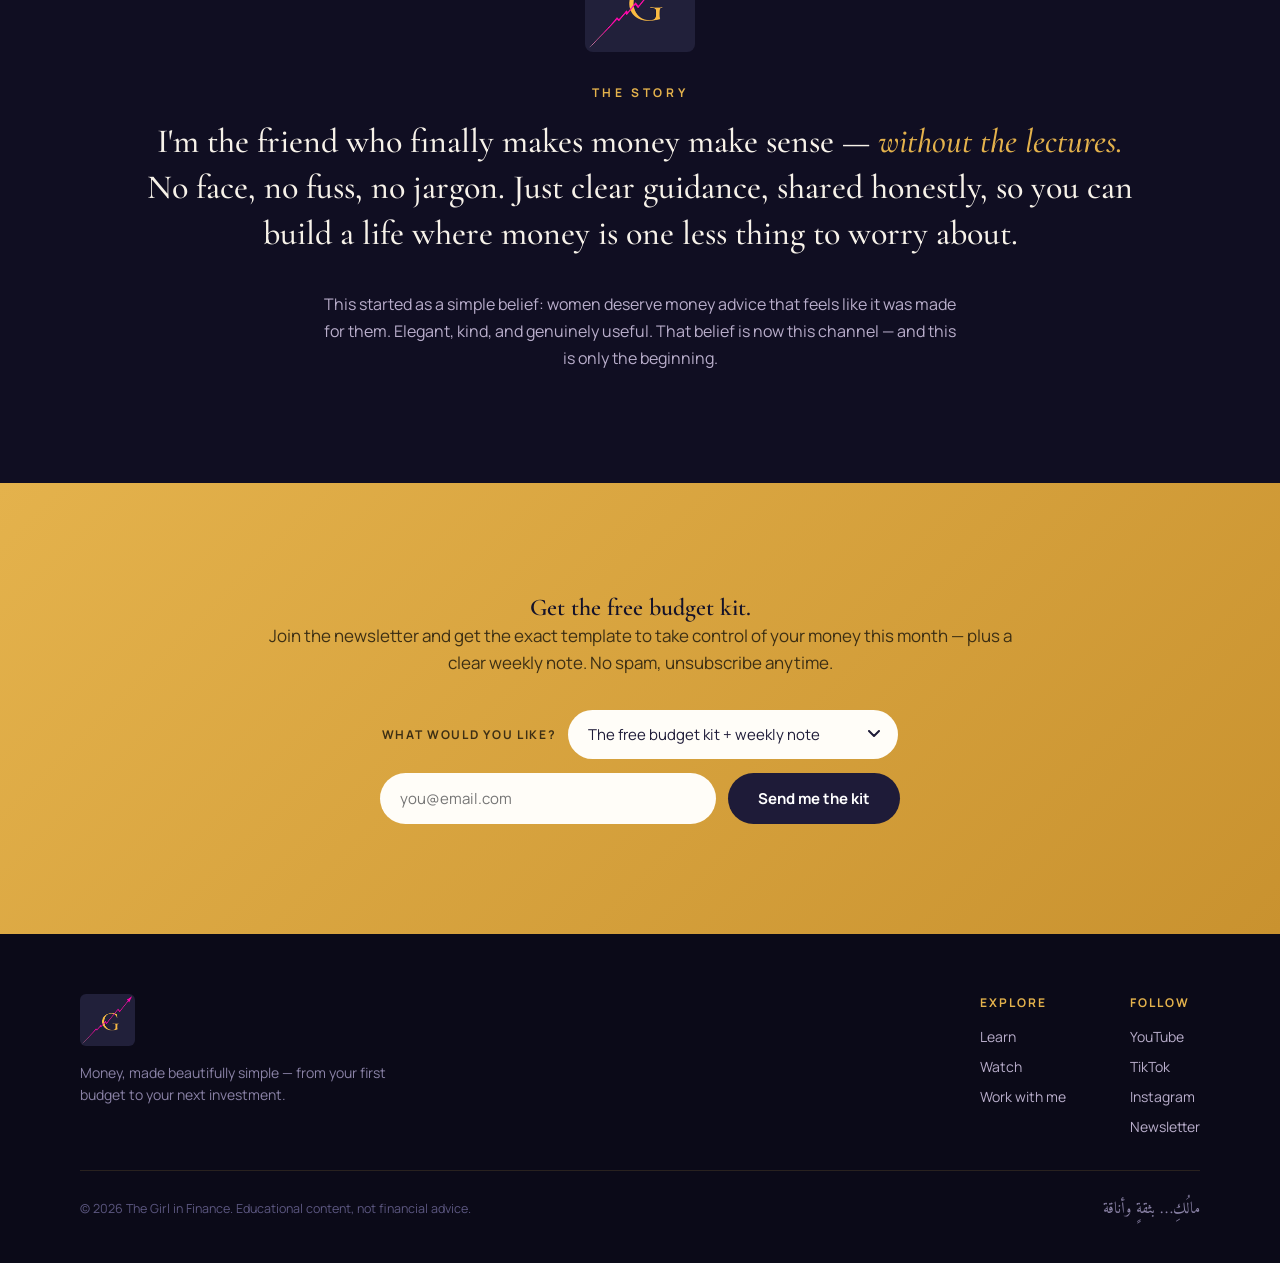
==== commit 83c0ed3f: "Wants added to Forms" ====
--- a/index.html
+++ b/index.html
@@ -170,6 +170,14 @@
       <form class="pill-form" name="newsletter-home" method="POST" action="/thank-you.html" data-netlify="true" netlify-honeypot="bot-field">
         <input type="hidden" name="form-name" value="newsletter-home">
         <p class="hp-field"><label>Don't fill this out: <input name="bot-field" type="text"></label></p>
+        <label class="pill-choice">
+          <span>What would you like?</span>
+          <select name="wants">
+            <option>The free budget kit + weekly note</option>
+            <option>Just the weekly newsletter</option>
+            <option>Just the budget kit</option>
+          </select>
+        </label>
         <input type="email" name="email" placeholder="you@email.com" required>
         <button type="submit" class="btn btn-dark">Send me the kit</button>
       </form>
--- a/styles.css
+++ b/styles.css
@@ -178,6 +178,11 @@
 .stack-form textarea { resize: vertical; }
 .stack-form .btn-dark { padding: 16px; border-radius: 12px; }
 .hp-field { position: absolute; left: -9999px; opacity: 0; height: 0; width: 0; }
+/* Sign-up intent choice (newsletter forms) */
+.pill-choice { flex: 1 1 100%; display: flex; align-items: center; justify-content: center; gap: 12px; flex-wrap: wrap; margin-bottom: 2px; }
+.pill-choice > span { font-size: 12px; letter-spacing: 0.14em; text-transform: uppercase; font-weight: 700; color: #3d2f14; }
+.pill-form select { font-family: 'Manrope', sans-serif; font-size: 15px; padding: 14px 46px 14px 20px; border-radius: 100px; border: none; background-color: #FFFDF8; color: var(--ink-navy); outline: none; cursor: pointer; appearance: none; -webkit-appearance: none; background-image: url("data:image/svg+xml;charset=UTF-8,%3Csvg xmlns='http://www.w3.org/2000/svg' width='12' height='8' viewBox='0 0 12 8'%3E%3Cpath d='M1 1l5 5 5-5' stroke='%231E1B38' stroke-width='2' fill='none' stroke-linecap='round' stroke-linejoin='round'/%3E%3C/svg%3E"); background-repeat: no-repeat; background-position: right 18px center; flex: 0 1 330px; min-width: 0; max-width: 100%; }
+
 
 /* ---------- FOOTER ---------- */
 footer { background: var(--footer-bg); padding: 60px 40px 40px; }
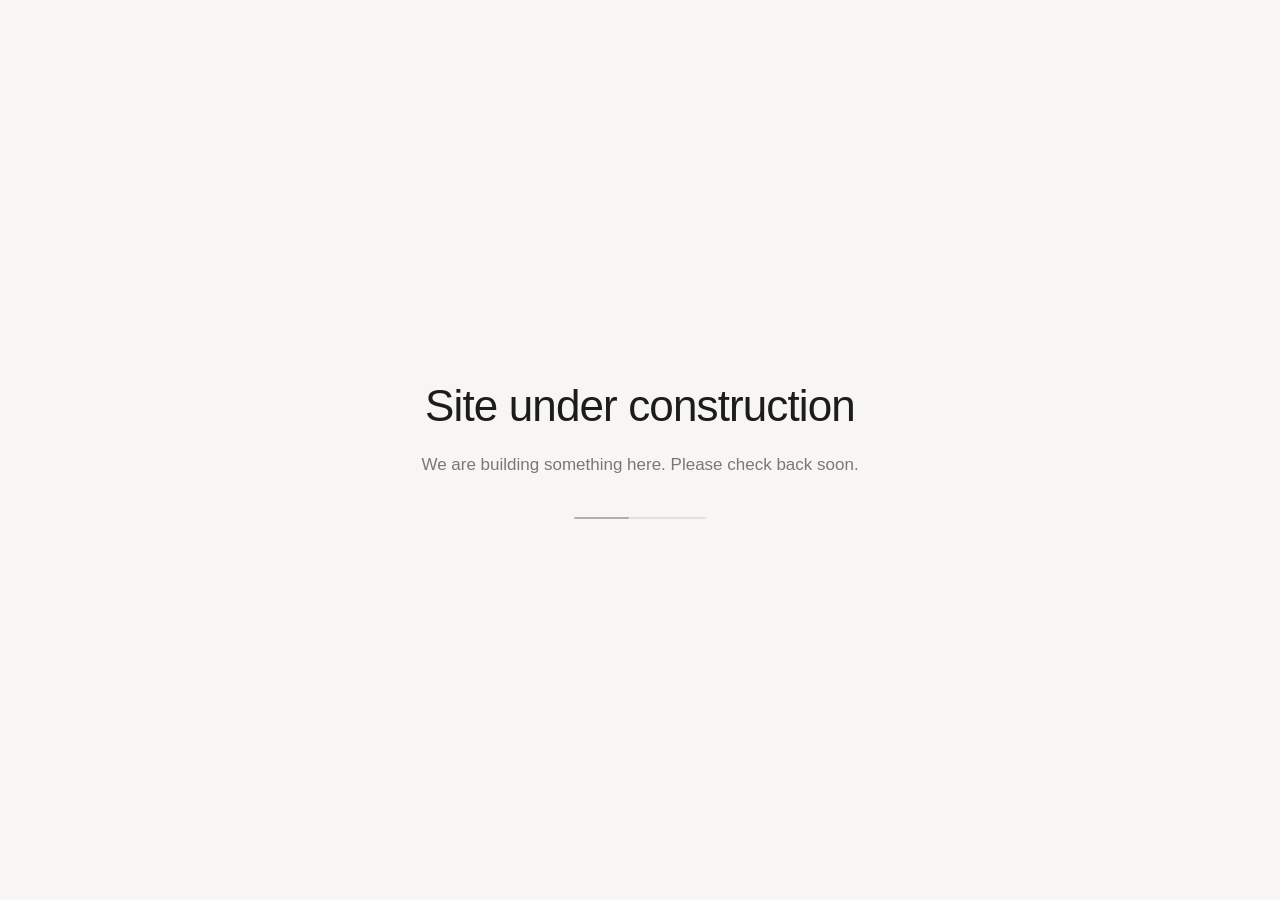
==== commit f631343d: "Site put on hold" ====
--- a/index.html
+++ b/index.html
@@ -3,221 +3,116 @@
 <head>
 <meta charset="utf-8">
 <meta name="viewport" content="width=device-width, initial-scale=1">
-<title>The Girl in Finance — Money, made beautifully simple</title>
-<meta name="description" content="Honest, elegant, jargon-free money guidance — from your first budget to your next investment. Wherever you are on the journey, come along.">
-<link rel="icon" type="image/png" href="assets/favicon.png">
-<link rel="preconnect" href="https://fonts.googleapis.com">
-<link rel="preconnect" href="https://fonts.gstatic.com" crossorigin>
-<link href="https://fonts.googleapis.com/css2?family=Cormorant+Garamond:ital,wght@0,400;0,500;0,600;0,700;1,400;1,500&family=Manrope:wght@400;500;600;700;800&family=Amiri:wght@400;700&display=swap" rel="stylesheet">
-<link rel="stylesheet" href="styles.css">
+<title>Site under construction</title>
+<meta name="description" content="This site is currently under construction.">
+<meta name="robots" content="noindex">
+<link rel="icon" href="data:,">
+<style>
+  :root {
+    --bg: #F7F6F4;
+    --ink: #1C1C1A;
+    --muted: #7A7873;
+    --rule: #E3E0DA;
+    --sweep: #B2AFA7;
+  }
+
+  * { box-sizing: border-box; }
+
+  html, body {
+    margin: 0;
+    padding: 0;
+    height: 100%;
+  }
+
+  body {
+    background: var(--bg);
+    color: var(--ink);
+    font-family: ui-sans-serif, -apple-system, BlinkMacSystemFont, "Segoe UI", Roboto, Helvetica, Arial, sans-serif;
+    -webkit-font-smoothing: antialiased;
+    display: flex;
+    align-items: center;
+    justify-content: center;
+    padding: 40px 24px;
+    text-align: center;
+  }
+
+  main {
+    max-width: 520px;
+    width: 100%;
+    animation: rise 0.9s ease both;
+  }
+
+  h1 {
+    margin: 0;
+    font-size: clamp(27px, 5.6vw, 44px);
+    font-weight: 400;
+    letter-spacing: -0.02em;
+    line-height: 1.15;
+    text-wrap: balance;
+  }
+
+  p {
+    margin: 20px auto 0;
+    max-width: 440px;
+    font-size: clamp(15px, 2.4vw, 17px);
+    line-height: 1.65;
+    color: var(--muted);
+    font-weight: 400;
+    text-wrap: balance;
+  }
+
+  .rule {
+    width: 132px;
+    height: 2px;
+    margin: 38px auto 0;
+    border-radius: 2px;
+    background: var(--rule);
+    overflow: hidden;
+    position: relative;
+  }
+
+  .rule::after {
+    content: "";
+    position: absolute;
+    inset: 0;
+    width: 42%;
+    border-radius: 2px;
+    background: var(--sweep);
+    animation: sweep 2.8s cubic-bezier(0.65, 0, 0.35, 1) infinite;
+  }
+
+  @keyframes sweep {
+    0%   { transform: translateX(-110%); }
+    50%  { transform: translateX(150%); }
+    100% { transform: translateX(150%); }
+  }
+
+  @keyframes rise {
+    from { opacity: 0; transform: translateY(10px); }
+    to   { opacity: 1; transform: none; }
+  }
+
+  @media (prefers-reduced-motion: reduce) {
+    main { animation: none; }
+    .rule::after { animation: none; width: 42%; transform: none; }
+  }
+
+  @media (prefers-color-scheme: dark) {
+    :root {
+      --bg: #131312;
+      --ink: #F2F1EE;
+      --muted: #8E8C87;
+      --rule: #2B2B29;
+      --sweep: #55534E;
+    }
+  }
+</style>
 </head>
 <body>
-
-  <!-- NAV -->
-  <nav class="nav">
-    <a class="nav-logo" href="index.html"><img src="assets/emblem-dark.png" alt="The Girl in Finance"></a>
-    <div class="nav-links">
-      <a href="#learn" class="nav-link">Learn</a>
-      <a href="#watch" class="nav-link">Watch</a>
-      <a href="work-with-me.html" class="nav-link">Work with me</a>
-      <a href="#about" class="nav-link">About</a>
-      <a href="newsletter.html" class="nav-link">Newsletter</a>
-      <a href="#join" class="nav-link btn btn-gold">Free budget kit</a>
-    </div>
-  </nav>
-
-  <!-- HERO -->
-  <header class="hero hero-home">
-    <div class="hero-inner">
-      <img class="hero-logo" src="assets/wordmark-clear.png" alt="The Girl in Finance">
-      <div class="hero-eyebrow">Money, made beautifully simple</div>
-      <h1>Grow your money.<br><span class="serif" style="font-style: italic; color: var(--gold);">Grow into</span> yourself.</h1>
-      <p class="lead">Honest, elegant, jargon-free money guidance — from your first budget to your next investment. Wherever you are on the journey, come along. One clear lesson at a time.</p>
-      <p class="ar ar-tag">مالُكِ… بثقةٍ وأناقة</p>
-      <div class="hero-ctas">
-        <a href="#join" class="btn btn-pink">Get the free budget kit</a>
-        <a href="#watch" class="btn btn-outline">Watch the videos →</a>
-      </div>
-    </div>
-  </header>
-
-  <!-- TRUST STRIP -->
-  <div class="trust-strip">
-    <div class="wrap">
-      <span class="trust-label">Find us on</span>
-      <div class="trust-names">
-        <a href="https://www.youtube.com/@itsthegirlinfinance" target="_blank" rel="noopener">YouTube</a><span class="dot">•</span><a href="https://www.tiktok.com/@itsthegirlinfinance" target="_blank" rel="noopener">TikTok</a><span class="dot">•</span><a href="https://www.instagram.com/itsthegirlinfinance" target="_blank" rel="noopener">Instagram</a><span class="dot">•</span><a href="newsletter.html">Newsletter</a>
-      </div>
-    </div>
-  </div>
-
-  <!-- LEARN / PILLARS -->
-  <section id="learn">
-    <div class="wrap">
-      <div class="section-head">
-        <div class="eyebrow">Start here</div>
-        <h2>Whatever stage you're at, there's a step for you.</h2>
-      </div>
-      <div class="grid-4">
-        <div class="card pillar-card">
-          <div class="pillar-icon">◆</div>
-          <h3>Budget &amp; save</h3>
-          <p>Take control of your money without giving up your life. Simple systems that stick.</p>
-        </div>
-        <div class="card pillar-card">
-          <div class="pillar-icon">✦</div>
-          <h3>Money mindset</h3>
-          <p>Rewrite the money story you inherited. Confidence is the first asset.</p>
-        </div>
-        <div class="card pillar-card">
-          <div class="pillar-icon">↗</div>
-          <h3>First investing</h3>
-          <p>Demystified, step by step. Start small, start informed, start today.</p>
-        </div>
-        <div class="card pillar-card">
-          <div class="pillar-icon">◈</div>
-          <h3>Weekly recap</h3>
-          <p>The money news that matters, explained plainly. <span style="color: var(--gold);">Coming soon.</span></p>
-        </div>
-      </div>
-    </div>
-  </section>
-
-  <!-- WATCH -->
-  <section id="watch" class="section-light">
-    <div class="wrap">
-      <div class="section-head-row">
-        <div>
-          <div class="eyebrow">Latest videos</div>
-          <h2>This week on the channel</h2>
-        </div>
-        <a href="blog.html" class="view-all">View all →</a>
-      </div>
-      <div class="grid-3">
-        <a href="#" class="video-card">
-          <div class="video-thumb">
-            <div class="video-tag">Budget Basics</div>
-            <div class="video-title">Save your first 1,000 — without the stress</div>
-            <div class="video-play">▶</div>
-          </div>
-          <div class="video-meta"><span>8:24</span><span>New</span></div>
-        </a>
-        <a href="#" class="video-card">
-          <div class="video-thumb">
-            <div class="video-tag">Mindset</div>
-            <div class="video-title">Stop feeling behind with money</div>
-            <div class="video-play">▶</div>
-          </div>
-          <div class="video-meta"><span>6:10</span><span>New</span></div>
-        </a>
-        <a href="#" class="video-card">
-          <div class="video-thumb">
-            <div class="video-tag">Investing 101</div>
-            <div class="video-title">What actually is an index fund?</div>
-            <div class="video-play">▶</div>
-          </div>
-          <div class="video-meta"><span>11:02</span><span>New</span></div>
-        </a>
-      </div>
-    </div>
-  </section>
-
-  <!-- WORK WITH ME (teaser) -->
-  <section id="work" class="section-navy">
-    <div class="wrap">
-      <div class="section-head">
-        <div class="eyebrow">Work with me</div>
-        <h2>Ready for more than free?</h2>
-      </div>
-      <div class="grid-3">
-        <div class="card offer-card">
-          <h3>Templates &amp; guides</h3>
-          <p>Beautiful budget and savings templates that do the thinking for you.</p>
-          <div class="from">From <strong>free</strong></div>
-        </div>
-        <div class="card offer-card popular">
-          <span class="popular-badge">Popular</span>
-          <h3>Live classes</h3>
-          <p>Small, friendly cohorts. Learn budgeting or investing basics in one evening.</p>
-          <div class="from" style="color:#B9AECB;">Waitlist <strong>open</strong></div>
-        </div>
-        <div class="card offer-card">
-          <h3>The membership</h3>
-          <p>A warm community, monthly money challenges, and accountability as you grow.</p>
-          <div class="from"><strong>Coming soon</strong></div>
-        </div>
-      </div>
-      <div class="work-teaser-more"><a href="work-with-me.html">See full details →</a></div>
-      <p class="disclaimer">General financial education only — not personalised or regulated financial advice.</p>
-    </div>
-  </section>
-
-  <!-- ABOUT (faceless) -->
-  <section id="about">
-    <div class="wrap about" style="max-width: 1000px;">
-      <img class="about-emblem" src="assets/emblem-dark.png" alt="">
-      <div class="eyebrow">The story</div>
-      <p class="about-quote">I'm the friend who finally makes money make sense — <em>without the lectures.</em> No face, no fuss, no jargon. Just clear guidance, shared honestly, so you can build a life where money is one less thing to worry about.</p>
-      <p class="about-body">This started as a simple belief: women deserve money advice that feels like it was made for them. Elegant, kind, and genuinely useful. That belief is now this channel — and this is only the beginning.</p>
-    </div>
-  </section>
-
-  <!-- JOIN / NEWSLETTER -->
-  <section id="join" class="band-gold">
-    <div class="band-inner">
-      <h2>Get the free budget kit.</h2>
-      <p>Join the newsletter and get the exact template to take control of your money this month — plus a clear weekly note. No spam, unsubscribe anytime.</p>
-      <form class="pill-form" name="newsletter-home" method="POST" action="/thank-you.html" data-netlify="true" netlify-honeypot="bot-field">
-        <input type="hidden" name="form-name" value="newsletter-home">
-        <p class="hp-field"><label>Don't fill this out: <input name="bot-field" type="text"></label></p>
-        <label class="pill-choice">
-          <span>What would you like?</span>
-          <select name="wants">
-            <option>The free budget kit + weekly note</option>
-            <option>Just the weekly newsletter</option>
-            <option>Just the budget kit</option>
-          </select>
-        </label>
-        <input type="email" name="email" placeholder="you@email.com" required>
-        <button type="submit" class="btn btn-dark">Send me the kit</button>
-      </form>
-    </div>
-  </section>
-
-  <!-- FOOTER -->
-  <footer>
-    <div class="wrap">
-      <div class="footer-top">
-        <div class="footer-brand">
-          <img src="assets/emblem-dark.png" alt="The Girl in Finance">
-          <p>Money, made beautifully simple — from your first budget to your next investment.</p>
-        </div>
-        <div class="footer-cols">
-          <div>
-            <div class="footer-col-title">Explore</div>
-            <div class="footer-col">
-              <a href="#learn">Learn</a>
-              <a href="#watch">Watch</a>
-              <a href="work-with-me.html">Work with me</a>
-            </div>
-          </div>
-          <div>
-            <div class="footer-col-title">Follow</div>
-            <div class="footer-col">
-              <a href="https://www.youtube.com/@itsthegirlinfinance" target="_blank" rel="noopener">YouTube</a>
-              <a href="https://www.tiktok.com/@itsthegirlinfinance" target="_blank" rel="noopener">TikTok</a>
-              <a href="https://www.instagram.com/itsthegirlinfinance" target="_blank" rel="noopener">Instagram</a>
-              <a href="newsletter.html">Newsletter</a>
-            </div>
-          </div>
-        </div>
-      </div>
-      <div class="footer-bottom">
-        <span class="footer-copy">© 2026 The Girl in Finance. Educational content, not financial advice.</span>
-        <span class="ar footer-ar">مالُكِ… بثقةٍ وأناقة</span>
-      </div>
-    </div>
-  </footer>
-
+  <main>
+    <h1>Site under construction</h1>
+    <p>We are building something here. Please check back soon.</p>
+    <div class="rule" aria-hidden="true"></div>
+  </main>
 </body>
 </html>
